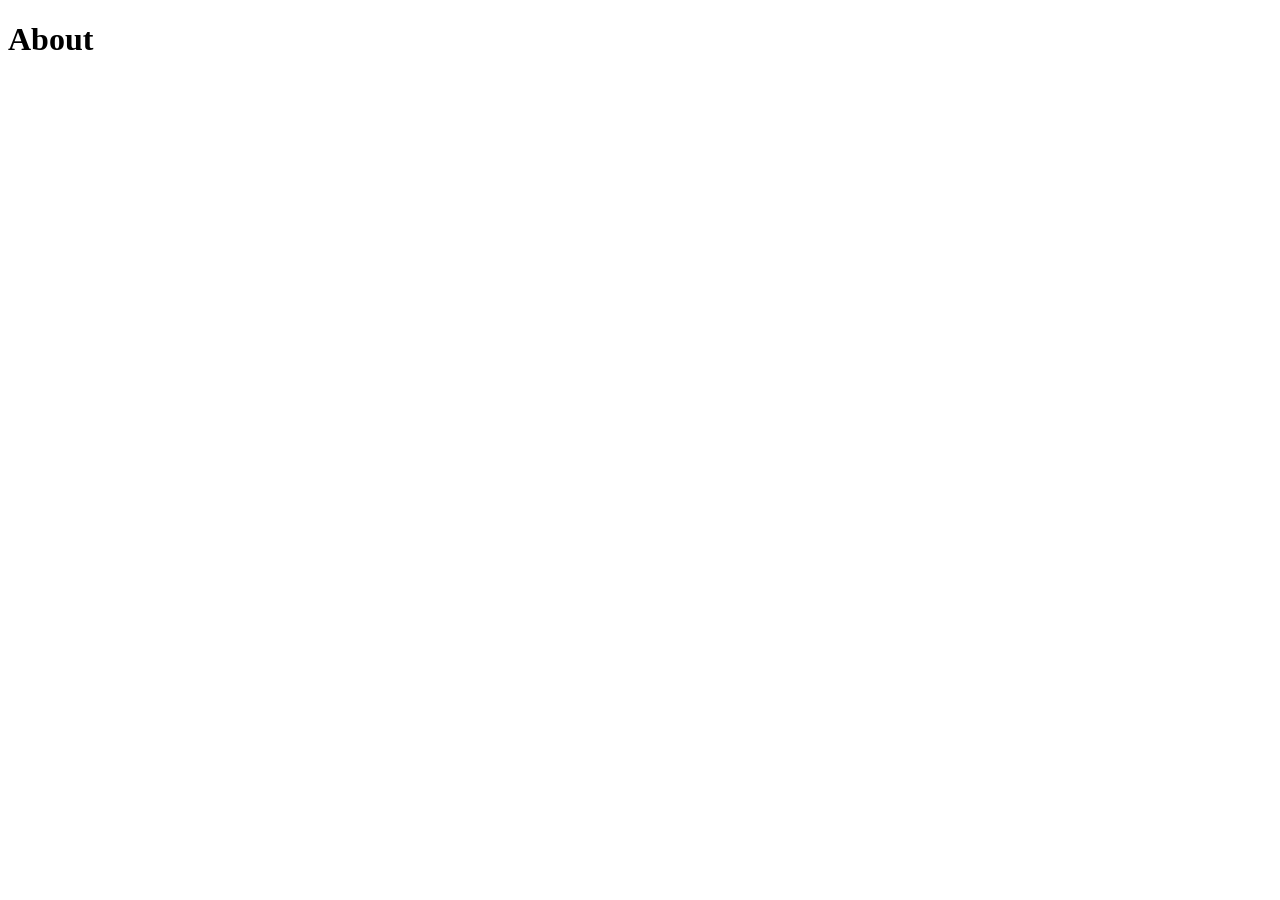
==== about.html @ 711cd92e "Initial Files Added" ====
<!DOCTYPE html>
<html lang="en">

<head>
    <meta charset="UTF-8">
    <meta name="viewport" content="width=device-width, initial-scale=1.0">
    <title>About</title>
</head>

<body>
    <h1>About</h1>
</body>

</html>
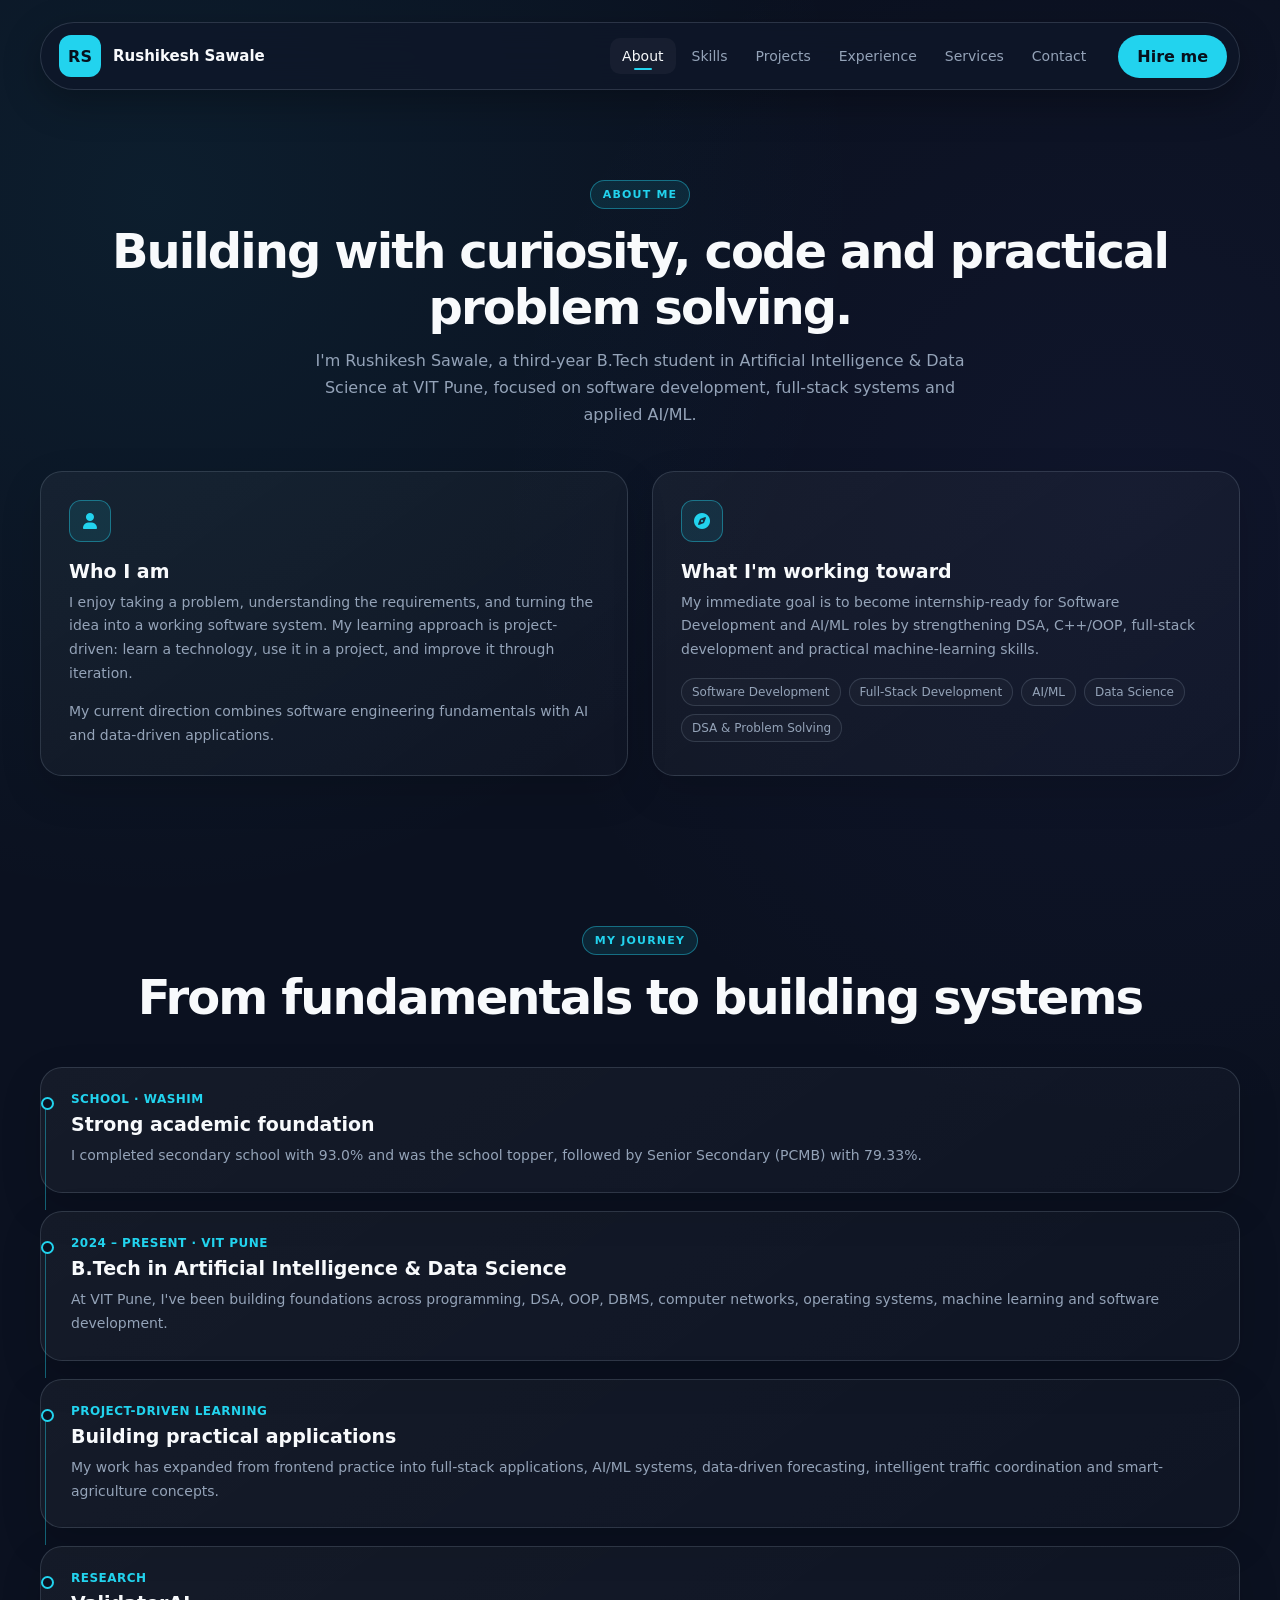
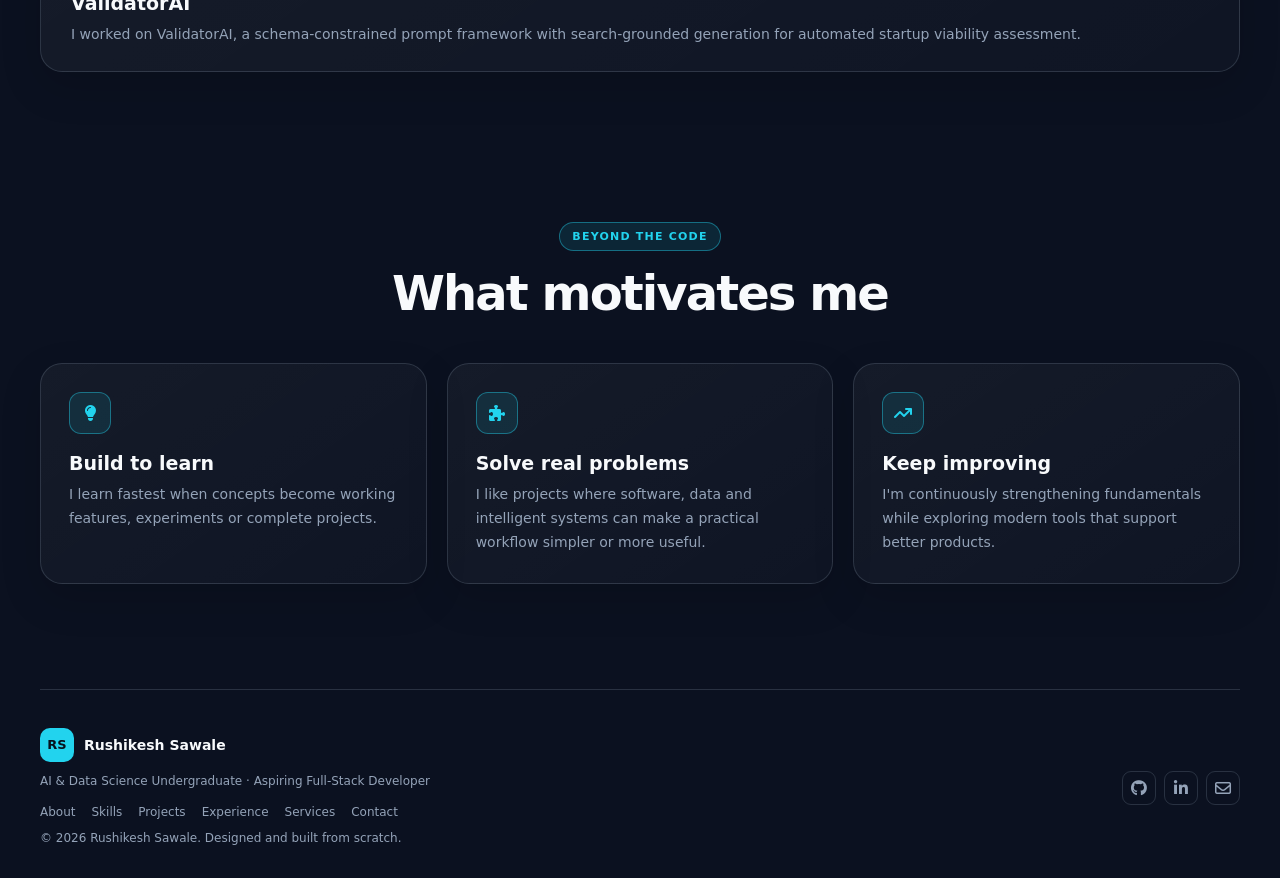
==== commit 43611d28: "Updated Portfolio" ====
--- a/about.html
+++ b/about.html
@@ -1,14 +1,199 @@
-<!DOCTYPE html>
+<!doctype html>
 <html lang="en">
-
-<head>
-    <meta charset="UTF-8">
-    <meta name="viewport" content="width=device-width, initial-scale=1.0">
-    <title>About</title>
-</head>
-
-<body>
-    <h1>About</h1>
-</body>
-
-</html>+  <head>
+    <meta charset="UTF-8" />
+    <meta name="viewport" content="width=device-width,initial-scale=1.0" />
+    <meta
+      name="description"
+      content="Rushikesh Sawale — AI & Data Science undergraduate, aspiring software and full-stack developer."
+    />
+    <title>About | Rushikesh Sawale</title>
+    <link rel="stylesheet" href="css/style1.css" />
+    <link
+      rel="stylesheet"
+      href="https://cdnjs.cloudflare.com/ajax/libs/font-awesome/6.5.2/css/all.min.css"
+    />
+  </head>
+  <body>
+    <nav class="navbar">
+      <div class="brand-group">
+        <a class="brand-logo" href="index.html">RS</a
+        ><a class="brand-name" href="index.html">Rushikesh Sawale</a>
+      </div>
+      <div class="nav-links">
+        <a class="nav-link active" href="about.html">About</a
+        ><a class="nav-link" href="skills.html">Skills</a
+        ><a class="nav-link" href="projects.html">Projects</a
+        ><a class="nav-link" href="experience.html">Experience</a
+        ><a class="nav-link" href="services.html">Services</a
+        ><a class="nav-link" href="contact.html">Contact</a>
+      </div>
+      <a class="nav-button" href="contact.html">Hire me</a
+      ><button class="menu-toggle" aria-label="Open menu" aria-expanded="false">
+        <i class="fa-solid fa-bars"></i>
+      </button>
+    </nav>
+    <main class="page-main">
+      <section class="section">
+        <div class="section-head">
+          <span class="eyebrow">ABOUT ME</span>
+          <h1 class="section-title">
+            Building with curiosity, code and practical problem solving.
+          </h1>
+          <p class="section-description">
+            I'm Rushikesh Sawale, a third-year B.Tech student in Artificial
+            Intelligence & Data Science at VIT Pune, focused on software
+            development, full-stack systems and applied AI/ML.
+          </p>
+        </div>
+        <div class="grid-2">
+          <article class="card">
+            <div class="icon-box"><i class="fa-solid fa-user"></i></div>
+            <h3>Who I am</h3>
+            <p>
+              I enjoy taking a problem, understanding the requirements, and
+              turning the idea into a working software system. My learning
+              approach is project-driven: learn a technology, use it in a
+              project, and improve it through iteration.
+            </p>
+            <p style="margin-top: 14px">
+              My current direction combines software engineering fundamentals
+              with AI and data-driven applications.
+            </p>
+          </article>
+          <article class="card">
+            <div class="icon-box"><i class="fa-solid fa-compass"></i></div>
+            <h3>What I'm working toward</h3>
+            <p>
+              My immediate goal is to become internship-ready for Software
+              Development and AI/ML roles by strengthening DSA, C++/OOP,
+              full-stack development and practical machine-learning skills.
+            </p>
+            <div class="tag-list">
+              <span class="tag">Software Development</span
+              ><span class="tag">Full-Stack Development</span
+              ><span class="tag">AI/ML</span
+              ><span class="tag">Data Science</span
+              ><span class="tag">DSA & Problem Solving</span>
+            </div>
+          </article>
+        </div>
+      </section>
+      <section class="section">
+        <div class="section-head">
+          <span class="eyebrow">MY JOURNEY</span>
+          <h2 class="section-title">From fundamentals to building systems</h2>
+        </div>
+        <div class="timeline">
+          <article class="card timeline-item">
+            <div class="meta">SCHOOL · WASHIM</div>
+            <h3>Strong academic foundation</h3>
+            <p>
+              I completed secondary school with 93.0% and was the school topper,
+              followed by Senior Secondary (PCMB) with 79.33%.
+            </p>
+          </article>
+          <article class="card timeline-item">
+            <div class="meta">2024 – PRESENT · VIT PUNE</div>
+            <h3>B.Tech in Artificial Intelligence & Data Science</h3>
+            <p>
+              At VIT Pune, I've been building foundations across programming,
+              DSA, OOP, DBMS, computer networks, operating systems, machine
+              learning and software development.
+            </p>
+          </article>
+          <article class="card timeline-item">
+            <div class="meta">PROJECT-DRIVEN LEARNING</div>
+            <h3>Building practical applications</h3>
+            <p>
+              My work has expanded from frontend practice into full-stack
+              applications, AI/ML systems, data-driven forecasting, intelligent
+              traffic coordination and smart-agriculture concepts.
+            </p>
+          </article>
+          <article class="card timeline-item">
+            <div class="meta">RESEARCH</div>
+            <h3>ValidatorAI</h3>
+            <p>
+              I worked on ValidatorAI, a schema-constrained prompt framework
+              with search-grounded generation for automated startup viability
+              assessment.
+            </p>
+          </article>
+        </div>
+      </section>
+      <section class="section">
+        <div class="section-head">
+          <span class="eyebrow">BEYOND THE CODE</span>
+          <h2 class="section-title">What motivates me</h2>
+        </div>
+        <div class="grid-3">
+          <article class="card">
+            <div class="icon-box"><i class="fa-solid fa-lightbulb"></i></div>
+            <h3>Build to learn</h3>
+            <p>
+              I learn fastest when concepts become working features, experiments
+              or complete projects.
+            </p>
+          </article>
+          <article class="card">
+            <div class="icon-box"><i class="fa-solid fa-puzzle-piece"></i></div>
+            <h3>Solve real problems</h3>
+            <p>
+              I like projects where software, data and intelligent systems can
+              make a practical workflow simpler or more useful.
+            </p>
+          </article>
+          <article class="card">
+            <div class="icon-box">
+              <i class="fa-solid fa-arrow-trend-up"></i>
+            </div>
+            <h3>Keep improving</h3>
+            <p>
+              I'm continuously strengthening fundamentals while exploring modern
+              tools that support better products.
+            </p>
+          </article>
+        </div>
+      </section>
+    </main>
+    <footer class="footer">
+      <div>
+        <div class="footer-brand">
+          <a class="footer-logo" href="index.html">RS</a
+          ><span class="footer-name">Rushikesh Sawale</span>
+        </div>
+        <p class="footer-description">
+          AI & Data Science Undergraduate · Aspiring Full-Stack Developer
+        </p>
+        <div class="footer-links">
+          <a href="about.html">About</a><a href="skills.html">Skills</a
+          ><a href="projects.html">Projects</a
+          ><a href="experience.html">Experience</a
+          ><a href="services.html">Services</a
+          ><a href="contact.html">Contact</a>
+        </div>
+        <p class="footer-copyright">
+          © <span data-year>2026</span> Rushikesh Sawale. Designed and built
+          from scratch.
+        </p>
+      </div>
+      <div class="footer-nav">
+        <a
+          class="social-icon"
+          href="https://github.com/rushipatilsawale"
+          target="_blank"
+          ><i class="fa-brands fa-github"></i></a
+        ><a
+          class="social-icon"
+          href="https://www.linkedin.com/in/rushikeshsawale"
+          target="_blank"
+          ><i class="fa-brands fa-linkedin-in"></i></a
+        ><a class="social-icon" href="mailto:rushikesh.sawale24@vit.edu"
+          ><i class="fa-regular fa-envelope"></i
+        ></a>
+      </div>
+    </footer>
+    <script src="js/script.js"></script>
+  </body>
+</html>
--- a/css/style1.css
+++ b/css/style1.css
@@ -0,0 +1,869 @@
+:root {
+  --bg: #0b1120;
+  --surface: rgba(255, 255, 255, 0.045);
+  --surface2: rgba(255, 255, 255, 0.065);
+  --text: #f8fafc;
+  --muted: #94a3b8;
+  --accent: #22d3ee;
+  --accent2: #67e8f9;
+  --soft: rgba(34, 211, 238, 0.11);
+  --border: rgba(148, 163, 184, 0.22);
+  --border2: rgba(34, 211, 238, 0.42);
+  --r: 22px;
+  --pill: 999px;
+  --max: 1200px;
+  --tr: 0.28s ease;
+}
+* {
+  margin: 0;
+  padding: 0;
+  box-sizing: border-box;
+}
+html {
+  scroll-behavior: smooth;
+}
+body {
+  min-height: 100vh;
+  overflow-x: hidden;
+  color: var(--text);
+  background:
+    radial-gradient(
+      circle at 12% 8%,
+      rgba(34, 211, 238, 0.065),
+      transparent 28%
+    ),
+    radial-gradient(
+      circle at 88% 20%,
+      rgba(99, 102, 241, 0.055),
+      transparent 28%
+    ),
+    var(--bg);
+  font-family:
+    Inter,
+    system-ui,
+    -apple-system,
+    BlinkMacSystemFont,
+    "Segoe UI",
+    sans-serif;
+}
+a {
+  color: inherit;
+}
+img {
+  display: block;
+  max-width: 100%;
+}
+button,
+input,
+textarea {
+  font: inherit;
+}
+.navbar {
+  position: fixed;
+  z-index: 1000;
+  top: 22px;
+  left: 50%;
+  transform: translateX(-50%);
+  width: min(var(--max), calc(100% - 40px));
+  min-height: 68px;
+  padding: 0 12px 0 18px;
+  display: flex;
+  align-items: center;
+  gap: 20px;
+  justify-content: space-between;
+  background: rgba(15, 23, 42, 0.76);
+  border: 1px solid var(--border);
+  border-radius: var(--pill);
+  backdrop-filter: blur(18px);
+  box-shadow: 0 12px 38px rgba(0, 0, 0, 0.28);
+}
+.brand-group {
+  display: flex;
+  align-items: center;
+  gap: 12px;
+  flex-shrink: 0;
+}
+.brand-logo,
+.footer-logo {
+  width: 42px;
+  height: 42px;
+  display: grid;
+  place-items: center;
+  background: var(--accent);
+  color: #07111d !important;
+  border-radius: 12px;
+  font-weight: 850;
+  text-decoration: none;
+}
+.brand-name {
+  font-size: 15px;
+  font-weight: 650;
+  text-decoration: none;
+  white-space: nowrap;
+}
+.nav-links {
+  display: flex;
+  align-items: center;
+  gap: 4px;
+  margin-left: auto;
+}
+.nav-link {
+  position: relative;
+  padding: 10px 12px;
+  color: var(--muted);
+  text-decoration: none;
+  font-size: 14px;
+  border-radius: 10px;
+  transition: var(--tr);
+}
+.nav-link:hover,
+.nav-link.active {
+  color: var(--text);
+  background: rgba(255, 255, 255, 0.04);
+}
+.nav-link.active:after,
+.nav-link:hover:after {
+  content: "";
+  position: absolute;
+  left: 50%;
+  bottom: 4px;
+  width: 18px;
+  height: 2px;
+  transform: translateX(-50%);
+  background: var(--accent);
+  border-radius: 10px;
+}
+.nav-button,
+.btn-primary {
+  display: inline-flex;
+  align-items: center;
+  justify-content: center;
+  gap: 9px;
+  padding: 11px 18px;
+  background: var(--accent);
+  color: #07111d !important;
+  border: 1px solid transparent;
+  border-radius: var(--pill);
+  font-weight: 750;
+  text-decoration: none;
+  transition: var(--tr);
+  cursor: pointer;
+}
+.nav-button:hover,
+.btn-primary:hover {
+  transform: translateY(-2px);
+  background: var(--accent2);
+  box-shadow: 0 10px 28px rgba(34, 211, 238, 0.18);
+}
+.menu-toggle {
+  display: none;
+  background: none;
+  color: var(--text);
+  border: 0;
+  font-size: 20px;
+}
+.page-main {
+  padding-top: 135px;
+}
+.hero {
+  width: min(var(--max), calc(100% - 40px));
+  min-height: 680px;
+  margin: auto;
+  padding-top: 145px;
+  display: grid;
+  grid-template-columns: 1.15fr 0.85fr;
+  align-items: center;
+  gap: 70px;
+}
+.hero-status,
+.eyebrow {
+  width: max-content;
+  display: inline-flex;
+  align-items: center;
+  gap: 8px;
+  padding: 7px 12px;
+  color: var(--accent);
+  background: var(--soft);
+  border: 1px solid var(--border2);
+  border-radius: var(--pill);
+  font-size: 11px;
+  font-weight: 750;
+  letter-spacing: 0.11em;
+}
+.hero-status {
+  color: var(--muted);
+  letter-spacing: 0;
+  font-size: 13px;
+  margin-bottom: 24px;
+}
+.status-dot {
+  color: var(--accent);
+  font-size: 18px;
+}
+.hero-title {
+  font-size: clamp(2.6rem, 5vw, 4.5rem);
+  font-weight: 800;
+  line-height: 1.04;
+  letter-spacing: -0.05em;
+}
+.hero-subtitle {
+  font-size: clamp(2rem, 4vw, 3.5rem);
+  font-weight: 750;
+  line-height: 1.08;
+  letter-spacing: -0.045em;
+  margin-top: 8px;
+}
+.hero-tagline {
+  margin: 12px 0 20px;
+  font-size: clamp(1.05rem, 2vw, 1.4rem);
+  font-weight: 650;
+  background: linear-gradient(90deg, var(--accent), #818cf8);
+  -webkit-background-clip: text;
+  background-clip: text;
+  -webkit-text-fill-color: transparent;
+}
+.hero-role {
+  min-height: 26px;
+  margin-bottom: 18px;
+  color: var(--accent);
+  font-weight: 650;
+}
+.typing-cursor {
+  animation: blink 0.8s infinite;
+}
+.hero-description {
+  max-width: 700px;
+  color: var(--muted);
+  font-size: 16px;
+  line-height: 1.8;
+  margin-bottom: 28px;
+}
+.cta-row {
+  display: flex;
+  flex-wrap: wrap;
+  gap: 10px;
+}
+.btn-secondary {
+  display: inline-flex;
+  align-items: center;
+  justify-content: center;
+  gap: 9px;
+  padding: 11px 18px;
+  color: var(--text);
+  background: var(--surface);
+  border: 1px solid var(--border);
+  border-radius: 12px;
+  text-decoration: none;
+  font-weight: 650;
+  transition: var(--tr);
+}
+.btn-secondary:hover {
+  transform: translateY(-2px);
+  border-color: var(--border2);
+  background: var(--surface2);
+}
+.hero-visual {
+  position: relative;
+  min-height: 470px;
+  display: grid;
+  place-items: center;
+}
+.profile-image {
+  width: 330px;
+  height: 330px;
+  border: 1px solid var(--border2);
+  border-radius: 32px;
+  overflow: hidden;
+  background: linear-gradient(
+    145deg,
+    rgba(34, 211, 238, 0.08),
+    rgba(99, 102, 241, 0.05)
+  );
+  box-shadow:
+    0 25px 70px rgba(0, 0, 0, 0.35),
+    0 0 60px rgba(34, 211, 238, 0.06);
+}
+.profile-image img {
+  width: 100%;
+  height: 100%;
+  object-fit: cover;
+}
+.profile-fallback {
+  width: 100%;
+  height: 100%;
+  display: grid;
+  place-items: center;
+  color: var(--accent);
+  font-size: 70px;
+  font-weight: 850;
+}
+.experience-badge {
+  position: absolute;
+  right: 4%;
+  bottom: 13%;
+  padding: 14px 18px;
+  min-width: 118px;
+  text-align: center;
+  background: rgba(15, 23, 42, 0.86);
+  border: 1px solid var(--border2);
+  border-radius: 16px;
+  box-shadow: 0 15px 35px rgba(0, 0, 0, 0.3);
+  font-size: 18px;
+  font-weight: 800;
+}
+.experience-badge small {
+  display: block;
+  color: var(--muted);
+  font-size: 11px;
+  font-weight: 500;
+  margin-top: 3px;
+}
+.profile-meta {
+  position: absolute;
+  left: 2%;
+  bottom: 4%;
+  display: flex;
+  align-items: center;
+  gap: 8px;
+  padding: 9px 12px;
+  color: var(--muted);
+  background: rgba(15, 23, 42, 0.86);
+  border: 1px solid var(--border);
+  border-radius: 14px;
+  font-size: 13px;
+}
+.profile-meta .location-icon {
+  color: var(--accent);
+}
+.social-icon {
+  width: 34px;
+  height: 34px;
+  display: grid;
+  place-items: center;
+  border: 1px solid var(--border);
+  border-radius: 9px;
+  color: var(--muted);
+  text-decoration: none;
+  transition: var(--tr);
+}
+.social-icon:first-of-type {
+  margin-left: 8px;
+}
+.social-icon:hover {
+  color: var(--accent);
+  background: var(--soft);
+  border-color: var(--border2);
+  transform: translateY(-2px);
+}
+.stats {
+  width: min(var(--max), calc(100% - 40px));
+  margin: 10px auto 105px;
+  display: grid;
+  grid-template-columns: repeat(4, 1fr);
+  gap: 18px;
+}
+.stat-card,
+.card {
+  background: linear-gradient(
+    145deg,
+    rgba(255, 255, 255, 0.045),
+    rgba(255, 255, 255, 0.018)
+  );
+  border: 1px solid var(--border);
+  border-radius: var(--r);
+  box-shadow: 0 15px 40px rgba(0, 0, 0, 0.15);
+}
+.stat-card {
+  padding: 24px;
+  min-height: 120px;
+  transition: var(--tr);
+}
+.stat-card:hover,
+.card:hover {
+  transform: translateY(-4px);
+  border-color: var(--border2);
+  box-shadow: 0 20px 50px rgba(0, 0, 0, 0.22);
+}
+.stat-value {
+  font-size: 30px;
+  font-weight: 800;
+}
+.stat-label {
+  color: var(--muted);
+  font-size: 13px;
+  margin-top: 7px;
+}
+.section {
+  width: min(var(--max), calc(100% - 40px));
+  margin: auto;
+  padding: 45px 0 105px;
+}
+.section-head {
+  text-align: center;
+  margin-bottom: 42px;
+}
+.section-title {
+  font-size: clamp(2rem, 4vw, 3rem);
+  font-weight: 800;
+  letter-spacing: -0.04em;
+  margin-top: 14px;
+}
+.section-description {
+  max-width: 680px;
+  margin: 12px auto 0;
+  color: var(--muted);
+  line-height: 1.7;
+}
+.grid-2 {
+  display: grid;
+  grid-template-columns: repeat(2, 1fr);
+  gap: 24px;
+}
+.grid-3 {
+  display: grid;
+  grid-template-columns: repeat(3, 1fr);
+  gap: 20px;
+}
+.card {
+  padding: 28px;
+  transition: var(--tr);
+}
+.card h3 {
+  font-size: 19px;
+  margin-bottom: 9px;
+}
+.card p {
+  color: var(--muted);
+  line-height: 1.7;
+  font-size: 14px;
+}
+.icon-box {
+  width: 42px;
+  height: 42px;
+  display: grid;
+  place-items: center;
+  margin-bottom: 18px;
+  color: var(--accent);
+  background: var(--soft);
+  border: 1px solid var(--border2);
+  border-radius: 12px;
+}
+.timeline {
+  display: grid;
+  gap: 18px;
+}
+.timeline-item {
+  position: relative;
+  padding: 24px 24px 24px 30px;
+}
+.timeline-item:before {
+  content: "";
+  position: absolute;
+  left: 0;
+  top: 29px;
+  width: 9px;
+  height: 9px;
+  border: 2px solid var(--accent);
+  border-radius: 50%;
+  background: var(--bg);
+}
+.timeline-item:after {
+  content: "";
+  position: absolute;
+  left: 4px;
+  top: 40px;
+  bottom: -18px;
+  width: 1px;
+  background: var(--border2);
+}
+.timeline-item:last-child:after {
+  display: none;
+}
+.meta {
+  color: var(--accent);
+  font-size: 12px;
+  font-weight: 750;
+  letter-spacing: 0.04em;
+  margin-bottom: 7px;
+}
+.subtle {
+  color: var(--muted);
+  font-size: 13px;
+  line-height: 1.65;
+}
+.tag-list {
+  display: flex;
+  flex-wrap: wrap;
+  gap: 8px;
+  margin-top: 16px;
+}
+.tag {
+  padding: 6px 10px;
+  border: 1px solid var(--border);
+  border-radius: var(--pill);
+  color: var(--muted);
+  font-size: 12px;
+  background: rgba(255, 255, 255, 0.025);
+}
+.skill-category {
+  padding: 25px;
+}
+.skill-category h3 {
+  display: flex;
+  align-items: center;
+  gap: 10px;
+  margin-bottom: 18px;
+}
+.skill-category h3 i {
+  color: var(--accent);
+}
+.filter-bar {
+  display: flex;
+  flex-wrap: wrap;
+  justify-content: center;
+  gap: 8px;
+  margin-bottom: 28px;
+}
+.filter-btn {
+  padding: 9px 14px;
+  color: var(--muted);
+  background: var(--surface);
+  border: 1px solid var(--border);
+  border-radius: var(--pill);
+  cursor: pointer;
+  transition: var(--tr);
+}
+.filter-btn:hover,
+.filter-btn.active {
+  color: var(--accent);
+  background: var(--soft);
+  border-color: var(--border2);
+}
+.project-card {
+  overflow: hidden;
+  padding: 0;
+}
+.project-media {
+  min-height: 190px;
+  display: flex;
+  align-items: flex-end;
+  padding: 20px;
+  background:
+    radial-gradient(
+      circle at 20% 20%,
+      rgba(34, 211, 238, 0.2),
+      transparent 32%
+    ),
+    linear-gradient(135deg, #101b30, #0d1525);
+  border-bottom: 1px solid var(--border);
+}
+.project-media span {
+  font-size: 12px;
+  font-weight: 750;
+  letter-spacing: 0.12em;
+  color: var(--accent);
+}
+.project-body {
+  padding: 24px;
+}
+.project-body h3 {
+  font-size: 20px;
+  margin-bottom: 9px;
+}
+.project-body p {
+  margin: 0;
+}
+.project-actions {
+  display: flex;
+  flex-wrap: wrap;
+  gap: 9px;
+  margin-top: 20px;
+}
+.project-actions a {
+  font-size: 12px;
+  padding: 9px 12px;
+}
+.empty-state {
+  padding: 30px;
+  text-align: center;
+  color: var(--muted);
+  border: 1px dashed var(--border);
+  border-radius: var(--r);
+}
+.contact-grid {
+  display: grid;
+  grid-template-columns: 0.8fr 1.2fr;
+  gap: 24px;
+}
+.contact-list {
+  display: grid;
+  gap: 12px;
+  margin-top: 20px;
+}
+.contact-item {
+  display: flex;
+  align-items: flex-start;
+  gap: 12px;
+  padding: 15px;
+  border: 1px solid var(--border);
+  border-radius: 14px;
+  background: rgba(255, 255, 255, 0.025);
+  text-decoration: none;
+  transition: var(--tr);
+}
+.contact-item:hover {
+  border-color: var(--border2);
+  background: var(--soft);
+}
+.contact-item i {
+  color: var(--accent);
+  width: 20px;
+  text-align: center;
+  margin-top: 2px;
+}
+.contact-item span {
+  color: var(--muted);
+  font-size: 13px;
+}
+.form-grid {
+  display: grid;
+  grid-template-columns: repeat(2, 1fr);
+  gap: 15px;
+}
+.field {
+  display: grid;
+  gap: 7px;
+}
+.field.full {
+  grid-column: 1/-1;
+}
+.field label {
+  font-size: 12px;
+  color: #cbd5e1;
+  font-weight: 650;
+}
+.field input,
+.field textarea {
+  width: 100%;
+  padding: 12px 13px;
+  color: var(--text);
+  background: rgba(2, 6, 23, 0.45);
+  border: 1px solid var(--border);
+  border-radius: 12px;
+  outline: none;
+  transition: var(--tr);
+}
+.field textarea {
+  min-height: 150px;
+  resize: vertical;
+}
+.field input:focus,
+.field textarea:focus {
+  border-color: var(--border2);
+  box-shadow: 0 0 0 3px var(--soft);
+}
+.form-note,
+.notice {
+  color: var(--muted);
+  font-size: 12px;
+  line-height: 1.65;
+}
+.form-note {
+  margin-top: 12px;
+  color: var(--muted-2);
+}
+.notice {
+  padding: 16px;
+  border: 1px dashed var(--border2);
+  border-radius: 14px;
+  background: var(--soft);
+}
+.research-highlight {
+  border-left: 2px solid var(--accent);
+  padding-left: 18px;
+  margin-top: 22px;
+}
+.footer {
+  width: min(var(--max), calc(100% - 40px));
+  margin: auto;
+  padding: 38px 0 30px;
+  border-top: 1px solid var(--border);
+  display: flex;
+  justify-content: space-between;
+  gap: 30px;
+}
+.footer-brand {
+  display: flex;
+  align-items: center;
+  gap: 10px;
+}
+.footer-logo {
+  width: 34px;
+  height: 34px;
+  border-radius: 10px;
+  font-size: 13px;
+}
+.footer-name {
+  font-weight: 700;
+  font-size: 14px;
+}
+.footer-description,
+.footer-copyright {
+  color: var(--muted);
+  font-size: 12px;
+  line-height: 1.6;
+  margin-top: 10px;
+}
+.footer-links {
+  display: flex;
+  flex-wrap: wrap;
+  gap: 16px;
+  margin-top: 14px;
+}
+.footer-links a {
+  color: var(--muted);
+  font-size: 12px;
+  text-decoration: none;
+}
+.footer-links a:hover {
+  color: var(--accent);
+}
+.footer-nav {
+  display: flex;
+  gap: 8px;
+  align-items: center;
+}
+@keyframes blink {
+  0%,
+  45% {
+    opacity: 1;
+  }
+  46%,
+  100% {
+    opacity: 0;
+  }
+}
+@media (max-width: 1000px) {
+  .nav-links {
+    display: none;
+  }
+  .menu-toggle {
+    display: block;
+  }
+  .navbar.mobile-open .nav-links {
+    position: absolute;
+    left: 0;
+    right: 0;
+    top: 76px;
+    display: grid;
+    gap: 4px;
+    padding: 10px;
+    background: rgba(15, 23, 42, 0.96);
+    border: 1px solid var(--border);
+    border-radius: 18px;
+  }
+  .hero {
+    grid-template-columns: 1fr;
+    gap: 45px;
+    text-align: center;
+  }
+  .hero-status,
+  .cta-row {
+    margin-left: auto;
+    margin-right: auto;
+  }
+  .hero-description {
+    margin-left: auto;
+    margin-right: auto;
+  }
+  .hero-visual {
+    min-height: 390px;
+  }
+  .stats {
+    grid-template-columns: repeat(2, 1fr);
+  }
+  .grid-3 {
+    grid-template-columns: repeat(2, 1fr);
+  }
+  .contact-grid {
+    grid-template-columns: 1fr;
+  }
+}
+@media (max-width: 700px) {
+  .navbar,
+  .hero,
+  .stats,
+  .section,
+  .footer {
+    width: calc(100% - 24px);
+  }
+  .navbar {
+    top: 10px;
+    min-height: 60px;
+    padding: 0 10px;
+  }
+  .brand-logo {
+    width: 36px;
+    height: 36px;
+    border-radius: 10px;
+    font-size: 14px;
+  }
+  .brand-name {
+    font-size: 13px;
+  }
+  .nav-button {
+    padding: 9px 13px;
+    font-size: 12px;
+  }
+  .page-main {
+    padding-top: 105px;
+  }
+  .hero {
+    padding-top: 35px;
+    min-height: auto;
+  }
+  .hero-title {
+    font-size: clamp(2.2rem, 11vw, 3.3rem);
+  }
+  .hero-subtitle {
+    font-size: clamp(1.8rem, 9vw, 2.7rem);
+  }
+  .hero-description {
+    font-size: 14px;
+  }
+  .profile-image {
+    width: 280px;
+    height: 280px;
+  }
+  .profile-meta {
+    left: 0;
+    bottom: 0;
+  }
+  .experience-badge {
+    right: 0;
+    bottom: 11%;
+  }
+  .stats {
+    grid-template-columns: 1fr;
+    margin-bottom: 70px;
+  }
+  .grid-2,
+  .grid-3 {
+    grid-template-columns: 1fr;
+  }
+  .section {
+    padding: 35px 0 75px;
+  }
+  .form-grid {
+    grid-template-columns: 1fr;
+  }
+  .field.full {
+    grid-column: auto;
+  }
+  .footer {
+    flex-direction: column;
+  }
+  .footer-nav {
+    justify-content: flex-start;
+  }
+}
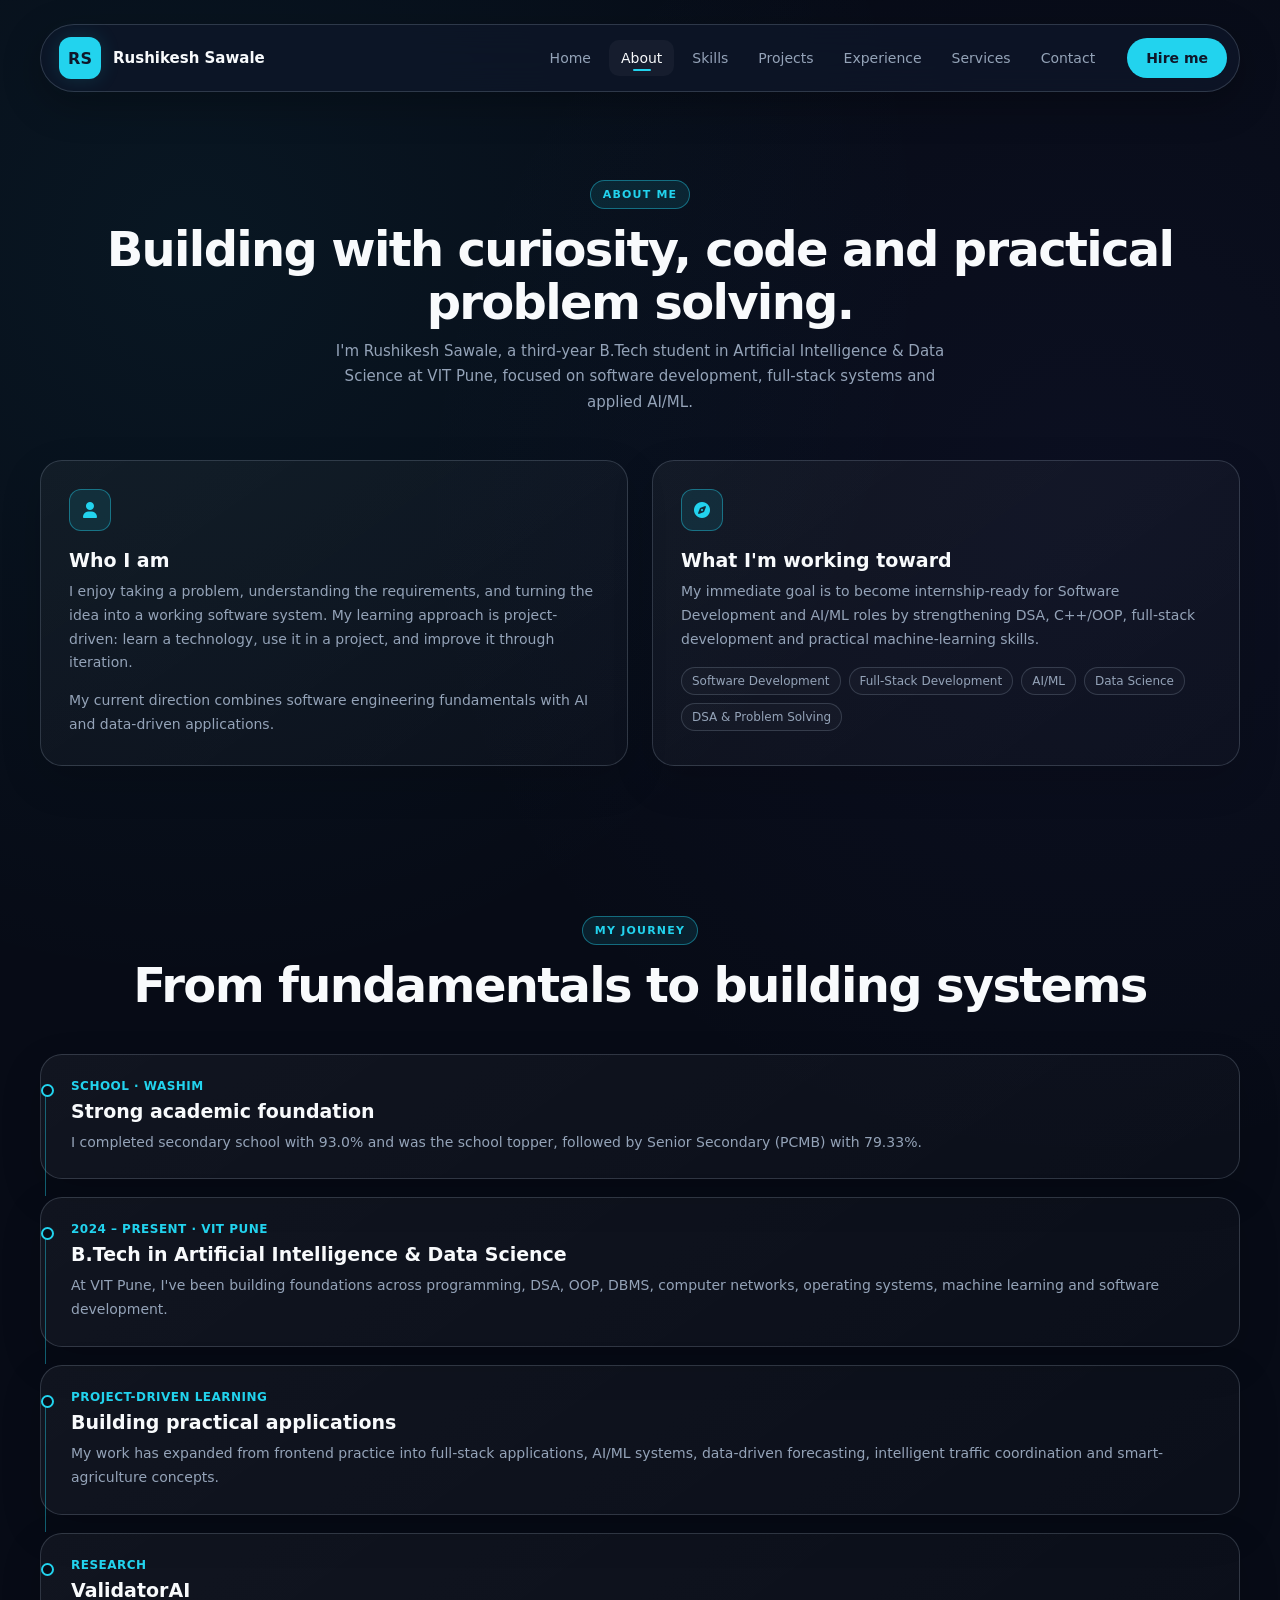
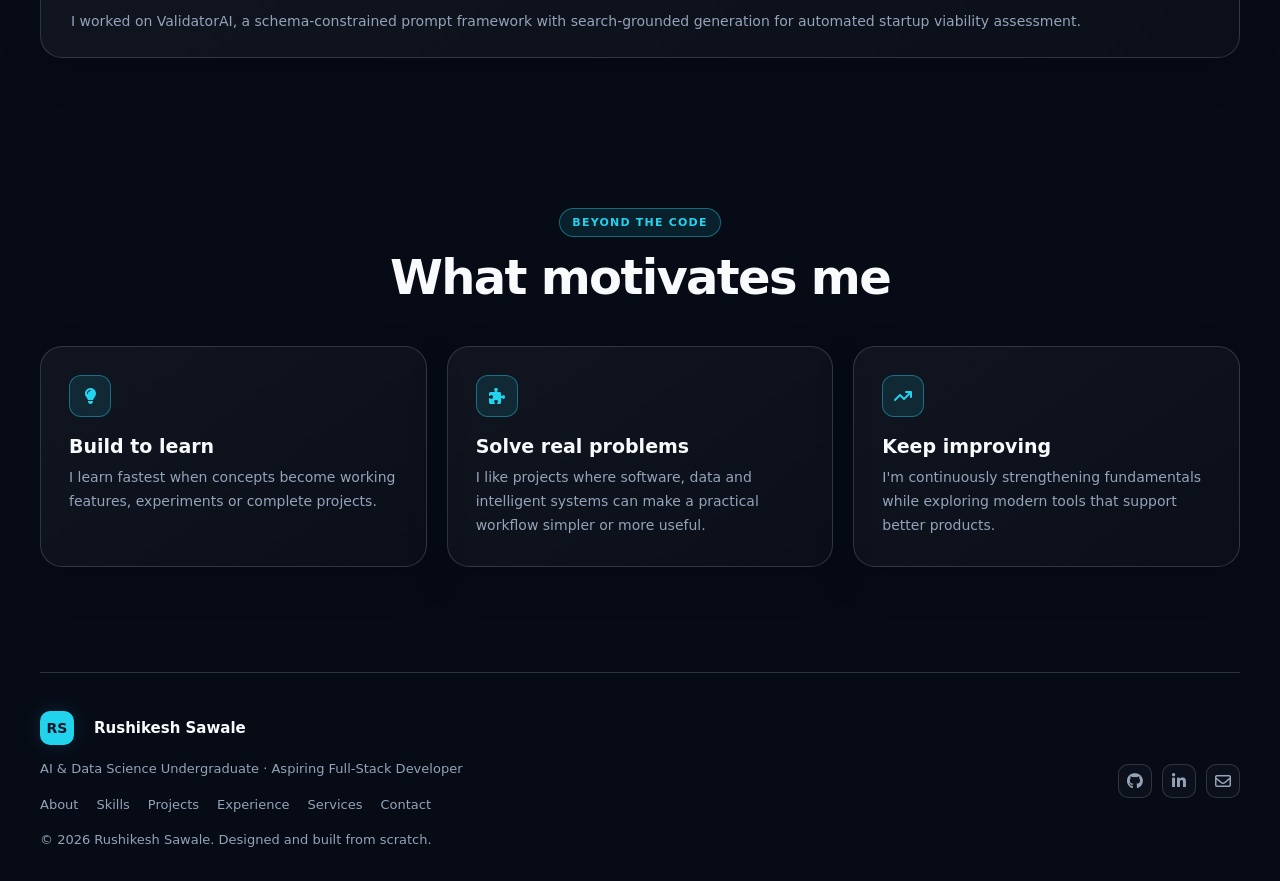
==== commit 91ff135d: "Added Useful Information" ====
--- a/about.html
+++ b/about.html
@@ -8,7 +8,7 @@
       content="Rushikesh Sawale — AI & Data Science undergraduate, aspiring software and full-stack developer."
     />
     <title>About | Rushikesh Sawale</title>
-    <link rel="stylesheet" href="css/style1.css" />
+    <link rel="stylesheet" href="css/style.css" />
     <link
       rel="stylesheet"
       href="https://cdnjs.cloudflare.com/ajax/libs/font-awesome/6.5.2/css/all.min.css"
@@ -20,14 +20,17 @@
         <a class="brand-logo" href="index.html">RS</a
         ><a class="brand-name" href="index.html">Rushikesh Sawale</a>
       </div>
+
       <div class="nav-links">
-        <a class="nav-link active" href="about.html">About</a
+        <a class="nav-link" href="index.html">Home</a
+        ><a class="nav-link active" href="about.html">About</a
         ><a class="nav-link" href="skills.html">Skills</a
         ><a class="nav-link" href="projects.html">Projects</a
         ><a class="nav-link" href="experience.html">Experience</a
         ><a class="nav-link" href="services.html">Services</a
         ><a class="nav-link" href="contact.html">Contact</a>
       </div>
+
       <a class="nav-button" href="contact.html">Hire me</a
       ><button class="menu-toggle" aria-label="Open menu" aria-expanded="false">
         <i class="fa-solid fa-bars"></i>
--- a/css/style.css
+++ b/css/style.css
@@ -0,0 +1,3135 @@
+/* =========================================================
+   RUSHIKESH SAWALE — PORTFOLIO
+   Modern Dark Technical Portfolio
+   ========================================================= */
+
+/* =========================================================
+   DESIGN SYSTEM + GLOBAL
+   ========================================================= */
+
+:root {
+  --bg: oklch(15% 0.026 268);
+  --surface: rgba(255, 255, 255, 0.035);
+  --surface-hover: rgba(255, 255, 255, 0.06);
+
+  --text-primary: #f8fafc;
+  --text-secondary: #94a3b8;
+  --text-muted: #64748b;
+
+  --text: #f8fafc;
+  --muted: #94a3b8;
+
+  --accent: #22d3ee;
+  --accent-light: #67e8f9;
+  --accent2: #67e8f9;
+
+  --accent-soft: rgba(34, 211, 238, 0.12);
+  --accent-border: rgba(34, 211, 238, 0.35);
+
+  --soft: rgba(34, 211, 238, 0.11);
+  --border: rgba(148, 163, 184, 0.25);
+  --border2: rgba(34, 211, 238, 0.42);
+  --border-hover: rgba(34, 211, 238, 0.55);
+
+  --radius-sm: 10px;
+  --radius-md: 18px;
+  --radius-lg: 26px;
+  --radius-pill: 999px;
+
+  --r: 22px;
+  --pill: 999px;
+
+  --container: 1200px;
+  --max: 1200px;
+
+  --transition: 0.3s ease;
+  --tr: 0.28s ease;
+}
+
+* {
+  margin: 0;
+  padding: 0;
+  box-sizing: border-box;
+}
+
+html {
+  scroll-behavior: smooth;
+}
+
+body {
+  min-height: 100vh;
+  margin: 0;
+  overflow-x: hidden;
+
+  background:
+    radial-gradient(
+      circle at 15% 10%,
+      rgba(34, 211, 238, 0.06),
+      transparent 30%
+    ),
+    radial-gradient(
+      circle at 85% 20%,
+      rgba(99, 102, 241, 0.05),
+      transparent 30%
+    ),
+    var(--bg);
+
+  color: var(--text-primary);
+
+  font-family:
+    Inter,
+    system-ui,
+    -apple-system,
+    BlinkMacSystemFont,
+    "Segoe UI",
+    sans-serif;
+}
+
+a {
+  color: inherit;
+}
+
+img {
+  max-width: 100%;
+  display: block;
+}
+
+button,
+input,
+textarea {
+  font: inherit;
+}
+
+/* =========================================================
+   COMMON SECTION HEADER
+   ========================================================= */
+
+.section-label {
+  width: fit-content;
+  display: inline-flex;
+  align-items: center;
+  justify-content: center;
+  margin: 0 auto 18px;
+  padding: 7px 12px;
+
+  color: var(--accent);
+  background: var(--accent-soft);
+  border: 1px solid var(--accent-border);
+  border-radius: var(--radius-pill);
+
+  font-size: 11px;
+  font-weight: 700;
+  letter-spacing: 0.12em;
+}
+
+.section-title {
+  margin: 0 auto 10px;
+  color: var(--text-primary);
+
+  font-size: clamp(2rem, 4vw, 3rem);
+  font-weight: 750;
+  line-height: 1.1;
+  letter-spacing: -0.035em;
+
+  text-align: center;
+}
+
+.section-description {
+  max-width: 650px;
+  margin: 0 auto 45px;
+
+  color: var(--text-secondary);
+
+  font-size: 15px;
+  line-height: 1.7;
+  text-align: center;
+}
+
+/* =========================================================
+   SHARED NAVBAR
+   Used by ALL pages
+   ========================================================= */
+
+.navbar {
+  position: fixed;
+  z-index: 1000;
+
+  top: 24px;
+  left: 50%;
+  transform: translateX(-50%);
+
+  width: min(var(--container), calc(100% - 40px));
+  min-height: 68px;
+
+  padding: 0 12px 0 18px;
+
+  display: flex;
+  align-items: center;
+  justify-content: space-between;
+  gap: 20px;
+
+  background: rgba(15, 23, 42, 0.76);
+
+  border: 1px solid var(--border);
+  border-radius: var(--radius-pill);
+
+  backdrop-filter: blur(18px);
+  -webkit-backdrop-filter: blur(18px);
+
+  box-shadow: 0 12px 38px rgba(0, 0, 0, 0.28);
+
+  transition:
+    border-color var(--transition),
+    box-shadow var(--transition),
+    background var(--transition);
+}
+
+.navbar:hover {
+  border-color: var(--border-hover);
+
+  box-shadow:
+    0 12px 40px rgba(0, 0, 0, 0.3),
+    0 0 25px rgba(34, 211, 238, 0.05);
+}
+
+/* =========================================================
+   BRAND
+   ========================================================= */
+
+.brand-group {
+  display: flex;
+  align-items: center;
+  gap: 12px;
+  flex-shrink: 0;
+}
+
+.brand-logo,
+.footer-logo {
+  width: 42px;
+  height: 42px;
+
+  display: flex;
+  align-items: center;
+  justify-content: center;
+
+  background: var(--accent);
+  color: #0f172a !important;
+
+  border-radius: 12px;
+
+  font-size: 16px;
+  font-weight: 800;
+
+  text-decoration: none;
+
+  box-shadow: 0 0 20px rgba(34, 211, 238, 0.15);
+
+  transition:
+    transform var(--transition),
+    box-shadow var(--transition);
+}
+
+.brand-logo:hover {
+  transform: rotate(-4deg) scale(1.05);
+
+  box-shadow: 0 0 25px rgba(34, 211, 238, 0.25);
+}
+
+.brand-name {
+  color: var(--text-primary) !important;
+
+  font-size: 15px;
+  font-weight: 600;
+
+  white-space: nowrap;
+  text-decoration: none;
+}
+
+/* =========================================================
+   SHARED NAV LINKS
+   ========================================================= */
+
+.nav-links {
+  display: flex;
+  align-items: center;
+  justify-content: center;
+
+  gap: 6px;
+  margin-left: auto;
+}
+
+.nav-link {
+  position: relative;
+
+  padding: 10px 12px;
+
+  color: var(--text-secondary);
+
+  text-decoration: none;
+
+  font-size: 14px;
+  font-weight: 500;
+
+  border-radius: 10px;
+
+  transition:
+    color var(--transition),
+    background var(--transition);
+}
+
+.nav-link:hover,
+.nav-link.active {
+  color: var(--text-primary);
+  background: rgba(255, 255, 255, 0.04);
+}
+
+/* IMPORTANT:
+   Only the CURRENT PAGE gets the underline.
+   Hovering another page does NOT create an underline.
+*/
+
+.nav-link.active::after {
+  content: "";
+
+  position: absolute;
+
+  left: 50%;
+  bottom: 5px;
+
+  width: 18px;
+  height: 2px;
+
+  transform: translateX(-50%);
+
+  background: var(--accent);
+
+  border-radius: 10px;
+}
+
+/* =========================================================
+   HIRE ME / PRIMARY BUTTON
+   ========================================================= */
+
+.nav-button,
+.btn-primary {
+  display: inline-flex;
+  align-items: center;
+  justify-content: center;
+
+  gap: 9px;
+
+  padding: 11px 18px;
+
+  background: var(--accent);
+  color: #0f172a !important;
+
+  border: 1px solid transparent;
+  border-radius: var(--radius-pill);
+
+  font-size: 14px;
+  font-weight: 750;
+
+  text-decoration: none;
+
+  transition:
+    transform var(--transition),
+    box-shadow var(--transition),
+    background var(--transition);
+
+  cursor: pointer;
+}
+
+.nav-button:hover,
+.btn-primary:hover {
+  transform: translateY(-2px);
+
+  background: var(--accent-light);
+
+  box-shadow: 0 10px 28px rgba(34, 211, 238, 0.18);
+}
+
+/* =========================================================
+   MOBILE MENU BUTTON
+   ========================================================= */
+
+.menu-toggle {
+  display: none;
+
+  background: none;
+  color: var(--text-primary);
+
+  border: 0;
+
+  font-size: 20px;
+
+  cursor: pointer;
+}
+
+/* =========================================================
+   HERO SECTION
+   ========================================================= */
+
+.hero {
+  width: min(var(--container), calc(100% - 40px));
+
+  min-height: 680px;
+
+  margin: 0 auto;
+
+  padding-top: 150px;
+
+  display: grid;
+
+  grid-template-columns: 1.15fr 0.85fr;
+
+  align-items: center;
+
+  gap: 70px;
+}
+
+.hero-content {
+  max-width: 720px;
+}
+
+.hero-status {
+  width: fit-content;
+
+  display: inline-flex;
+  align-items: center;
+
+  gap: 8px;
+
+  margin-bottom: 24px;
+
+  padding: 8px 14px;
+
+  color: var(--text-secondary);
+
+  background: rgba(255, 255, 255, 0.035);
+
+  border: 1px solid var(--border);
+
+  border-radius: var(--radius-pill);
+
+  font-size: 13px;
+  font-weight: 500;
+
+  backdrop-filter: blur(10px);
+  -webkit-backdrop-filter: blur(10px);
+}
+
+.status-dot {
+  color: var(--accent);
+
+  font-size: 18px;
+  line-height: 0;
+
+  text-shadow: 0 0 10px rgba(34, 211, 238, 0.8);
+}
+
+.hero-title {
+  margin-bottom: 8px;
+
+  color: var(--text-primary);
+
+  font-size: clamp(2.5rem, 5vw, 4.5rem);
+
+  font-weight: 750;
+
+  line-height: 1.05;
+
+  letter-spacing: -0.045em;
+}
+
+.hero-subtitle {
+  margin-bottom: 8px;
+
+  color: var(--text-primary);
+
+  font-size: clamp(2rem, 4vw, 3.6rem);
+
+  font-weight: 700;
+
+  line-height: 1.08;
+
+  letter-spacing: -0.04em;
+}
+
+.hero-tagline {
+  margin-bottom: 22px;
+
+  background: linear-gradient(90deg, var(--accent), #818cf8);
+
+  -webkit-background-clip: text;
+  background-clip: text;
+
+  -webkit-text-fill-color: transparent;
+
+  font-size: clamp(1.1rem, 2vw, 1.45rem);
+
+  font-weight: 600;
+
+  line-height: 1.4;
+}
+
+.hero-role {
+  min-height: 28px;
+
+  margin-bottom: 20px;
+
+  color: var(--accent);
+
+  font-size: 17px;
+
+  font-weight: 600;
+
+  letter-spacing: 0.02em;
+}
+
+.typing-cursor {
+  color: var(--accent);
+
+  font-weight: 400;
+
+  animation: blink 0.8s infinite;
+}
+
+.hero-description {
+  max-width: 680px;
+
+  margin-bottom: 30px;
+
+  color: var(--text-secondary);
+
+  font-size: 16px;
+
+  line-height: 1.8;
+}
+
+/* =========================================================
+   INNER PAGE MAIN
+   ========================================================= */
+
+.page-main {
+  padding-top: 135px;
+}
+
+/* =========================================================
+   EYEBROW
+   ========================================================= */
+
+.eyebrow {
+  width: max-content;
+
+  display: inline-flex;
+  align-items: center;
+
+  gap: 8px;
+
+  padding: 7px 12px;
+
+  color: var(--accent);
+
+  background: var(--soft);
+
+  border: 1px solid var(--border2);
+
+  border-radius: var(--pill);
+
+  font-size: 11px;
+  font-weight: 750;
+
+  letter-spacing: 0.11em;
+}
+
+/* =========================================================
+   CTA BUTTONS
+   ========================================================= */
+
+.cta-button {
+  display: inline-flex;
+
+  align-items: center;
+  justify-content: center;
+
+  gap: 9px;
+
+  min-height: 48px;
+
+  padding: 0 20px;
+
+  border-radius: 12px;
+
+  text-decoration: none;
+
+  font-size: 14px;
+
+  font-weight: 650;
+
+  transition:
+    transform var(--transition),
+    box-shadow var(--transition),
+    background var(--transition),
+    border-color var(--transition);
+}
+
+.btn-hover {
+  margin-right: 10px;
+
+  background: var(--accent);
+
+  color: #0f172a;
+
+  border: 1px solid transparent;
+}
+
+.btn-hover:hover {
+  transform: translateY(-3px);
+
+  background: var(--accent-light);
+
+  box-shadow: 0 12px 30px rgba(34, 211, 238, 0.18);
+}
+
+.resume-button {
+  color: var(--text-primary);
+
+  background: rgba(255, 255, 255, 0.035);
+
+  border: 1px solid var(--border);
+}
+
+.resume-button:hover {
+  transform: translateY(-3px);
+
+  border-color: var(--border-hover);
+
+  background: rgba(255, 255, 255, 0.06);
+
+  box-shadow: 0 12px 30px rgba(0, 0, 0, 0.2);
+}
+
+.cta-button i {
+  transition: transform var(--transition);
+}
+
+.btn-hover:hover i {
+  transform: translateX(4px);
+}
+
+.resume-button:hover i {
+  transform: translateY(2px);
+}
+
+.cta-row {
+  display: flex;
+  flex-wrap: wrap;
+  gap: 10px;
+}
+
+.btn-secondary {
+  display: inline-flex;
+
+  align-items: center;
+  justify-content: center;
+
+  gap: 9px;
+
+  padding: 11px 18px;
+
+  color: var(--text-primary);
+
+  background: var(--surface);
+
+  border: 1px solid var(--border);
+
+  border-radius: 12px;
+
+  text-decoration: none;
+
+  font-weight: 650;
+
+  transition: var(--transition);
+}
+
+.btn-secondary:hover {
+  transform: translateY(-2px);
+
+  border-color: var(--border2);
+
+  background: var(--surface2);
+}
+
+/* =========================================================
+   HERO VISUAL
+   ========================================================= */
+
+.hero-visual {
+  position: relative;
+
+  min-height: 470px;
+
+  display: flex;
+
+  align-items: center;
+
+  justify-content: center;
+}
+
+.profile-image {
+  position: relative;
+
+  width: 330px;
+  height: 330px;
+
+  display: flex;
+
+  align-items: center;
+  justify-content: center;
+
+  border: 1px solid var(--accent-border);
+
+  border-radius: 32px;
+
+  background: linear-gradient(
+    145deg,
+    rgba(34, 211, 238, 0.08),
+    rgba(99, 102, 241, 0.04)
+  );
+
+  box-shadow:
+    0 25px 70px rgba(0, 0, 0, 0.35),
+    0 0 60px rgba(34, 211, 238, 0.06);
+
+  overflow: hidden;
+
+  transition:
+    transform var(--transition),
+    border-color var(--transition),
+    box-shadow var(--transition);
+}
+
+.profile-image::before {
+  content: "";
+
+  position: absolute;
+
+  inset: 12px;
+
+  border: 1px solid rgba(34, 211, 238, 0.15);
+
+  border-radius: 24px;
+
+  pointer-events: none;
+}
+
+.profile-image img {
+  width: 100%;
+  height: 100%;
+
+  object-fit: cover;
+
+  border-radius: 31px;
+
+  transition:
+    transform 0.5s ease,
+    filter 0.5s ease;
+}
+
+.profile-image:hover {
+  transform: translateY(-6px);
+
+  border-color: var(--border-hover);
+
+  box-shadow:
+    0 30px 80px rgba(0, 0, 0, 0.4),
+    0 0 60px rgba(34, 211, 238, 0.1);
+}
+
+.profile-image:hover img {
+  transform: scale(1.03);
+}
+
+.profile-fallback {
+  width: 100%;
+  height: 100%;
+
+  display: grid;
+
+  place-items: center;
+
+  color: var(--accent);
+
+  font-size: 70px;
+
+  font-weight: 850;
+}
+
+/* =========================================================
+   EXPERIENCE BADGE
+   ========================================================= */
+
+.experience-badge {
+  position: absolute;
+
+  right: 5%;
+  bottom: 14%;
+
+  min-width: 115px;
+
+  padding: 14px 18px;
+
+  text-align: center;
+
+  color: var(--text-primary);
+
+  background: rgba(15, 23, 42, 0.82);
+
+  border: 1px solid var(--accent-border);
+
+  border-radius: 16px;
+
+  box-shadow: 0 15px 35px rgba(0, 0, 0, 0.3);
+
+  backdrop-filter: blur(14px);
+  -webkit-backdrop-filter: blur(14px);
+
+  font-size: 18px;
+
+  font-weight: 750;
+
+  line-height: 1.2;
+}
+
+.experience-badge small {
+  display: block;
+
+  color: var(--text-secondary);
+
+  font-size: 11px;
+
+  font-weight: 500;
+
+  margin-top: 3px;
+}
+
+/* =========================================================
+   PROFILE META
+   ========================================================= */
+
+.profile-meta {
+  position: absolute;
+
+  left: 3%;
+  bottom: 4%;
+
+  display: flex;
+
+  align-items: center;
+
+  gap: 9px;
+
+  padding: 10px 14px;
+
+  color: var(--text-secondary);
+
+  background: rgba(15, 23, 42, 0.8);
+
+  border: 1px solid var(--border);
+
+  border-radius: 14px;
+
+  box-shadow: 0 12px 30px rgba(0, 0, 0, 0.25);
+
+  backdrop-filter: blur(12px);
+  -webkit-backdrop-filter: blur(12px);
+
+  font-size: 13px;
+}
+
+.location-icon {
+  color: var(--accent);
+
+  margin-right: 2px;
+}
+
+/* =========================================================
+   SOCIAL ICONS
+   ========================================================= */
+
+.social-icon {
+  width: 34px;
+  height: 34px;
+
+  display: flex;
+
+  align-items: center;
+  justify-content: center;
+
+  border: 1px solid var(--border);
+
+  border-radius: 9px;
+
+  color: var(--text-secondary);
+
+  text-decoration: none;
+
+  transition:
+    transform var(--transition),
+    border-color var(--transition),
+    background var(--transition),
+    color var(--transition);
+}
+
+.social-icon-first {
+  margin-left: 8px;
+}
+
+.social-icon:first-of-type {
+  margin-left: 8px;
+}
+
+.social-icon a {
+  width: 100%;
+  height: 100%;
+
+  display: flex;
+
+  align-items: center;
+  justify-content: center;
+
+  color: var(--text-secondary);
+
+  text-decoration: none;
+
+  transition: color var(--transition);
+}
+
+.social-icon:hover {
+  transform: translateY(-3px);
+
+  border-color: var(--accent-border);
+
+  background: var(--accent-soft);
+
+  color: var(--accent);
+}
+
+.social-icon:hover a {
+  color: var(--accent);
+}
+
+/* =========================================================
+   STATISTICS
+   ========================================================= */
+
+.work,
+.stats {
+  width: min(var(--container), calc(100% - 40px));
+
+  margin: 20px auto 110px;
+
+  display: grid;
+
+  grid-template-columns: repeat(4, 1fr);
+
+  gap: 18px;
+}
+
+.stats {
+  margin: 10px auto 105px;
+}
+
+.stat-card {
+  min-height: 125px;
+
+  padding: 24px;
+
+  display: flex;
+
+  flex-direction: column;
+
+  justify-content: center;
+
+  background: linear-gradient(
+    145deg,
+    rgba(255, 255, 255, 0.045),
+    rgba(255, 255, 255, 0.02)
+  );
+
+  border: 1px solid var(--border);
+
+  border-radius: var(--radius-md);
+
+  box-shadow: 0 12px 30px rgba(0, 0, 0, 0.15);
+
+  transition:
+    transform var(--transition),
+    border-color var(--transition),
+    background var(--transition),
+    box-shadow var(--transition);
+}
+
+.stat-card:hover {
+  transform: translateY(-5px);
+
+  border-color: var(--border-hover);
+
+  background: linear-gradient(
+    145deg,
+    rgba(34, 211, 238, 0.07),
+    rgba(255, 255, 255, 0.025)
+  );
+
+  box-shadow:
+    0 18px 40px rgba(0, 0, 0, 0.22),
+    0 0 25px rgba(34, 211, 238, 0.05);
+}
+
+.stat-value {
+  margin-bottom: 7px;
+
+  color: var(--text-primary);
+
+  font-size: 30px;
+
+  font-weight: 750;
+
+  line-height: 1;
+
+  letter-spacing: -0.03em;
+}
+
+.stat-card:hover .stat-value {
+  color: var(--accent);
+}
+
+.stat-label {
+  color: var(--text-secondary);
+
+  font-size: 13px;
+
+  font-weight: 500;
+
+  line-height: 1.5;
+}
+
+/* =========================================================
+   INNER PAGE COMMON SECTIONS
+   ========================================================= */
+
+.section {
+  width: min(var(--max), calc(100% - 40px));
+
+  margin: auto;
+
+  padding: 45px 0 105px;
+}
+
+.section-head {
+  text-align: center;
+
+  margin-bottom: 42px;
+}
+
+.section-head .section-title {
+  margin-top: 14px;
+}
+
+.grid-2 {
+  display: grid;
+
+  grid-template-columns: repeat(2, 1fr);
+
+  gap: 24px;
+}
+
+.grid-3 {
+  display: grid;
+
+  grid-template-columns: repeat(3, 1fr);
+
+  gap: 20px;
+}
+
+.card {
+  padding: 28px;
+
+  background: linear-gradient(
+    145deg,
+    rgba(255, 255, 255, 0.045),
+    rgba(255, 255, 255, 0.018)
+  );
+
+  border: 1px solid var(--border);
+
+  border-radius: var(--r);
+
+  box-shadow: 0 15px 40px rgba(0, 0, 0, 0.15);
+
+  transition: var(--transition);
+}
+
+.card:hover {
+  transform: translateY(-4px);
+
+  border-color: var(--border2);
+
+  box-shadow: 0 20px 50px rgba(0, 0, 0, 0.22);
+}
+
+.card h3 {
+  font-size: 19px;
+
+  margin-bottom: 9px;
+}
+
+.card p {
+  color: var(--muted);
+
+  line-height: 1.7;
+
+  font-size: 14px;
+}
+
+.icon-box {
+  width: 42px;
+  height: 42px;
+
+  display: grid;
+
+  place-items: center;
+
+  margin-bottom: 18px;
+
+  color: var(--accent);
+
+  background: var(--soft);
+
+  border: 1px solid var(--border2);
+
+  border-radius: 12px;
+}
+
+/* =========================================================
+   JOURNEY
+   ========================================================= */
+
+.journey-section {
+  width: min(var(--container), calc(100% - 40px));
+
+  margin: 0 auto;
+
+  padding: 40px 0 110px;
+
+  text-align: center;
+}
+
+.journey-details {
+  display: grid;
+
+  grid-template-columns: repeat(2, 1fr);
+
+  gap: 24px;
+
+  text-align: left;
+}
+
+.journey-column {
+  position: relative;
+
+  min-height: 500px;
+
+  padding: 28px;
+
+  background: linear-gradient(
+    145deg,
+    rgba(255, 255, 255, 0.045),
+    rgba(255, 255, 255, 0.018)
+  );
+
+  border: 1px solid var(--border);
+
+  border-radius: var(--radius-lg);
+
+  box-shadow: 0 15px 40px rgba(0, 0, 0, 0.16);
+
+  overflow: hidden;
+
+  transition:
+    transform var(--transition),
+    border-color var(--transition),
+    box-shadow var(--transition);
+}
+
+.journey-column::before {
+  content: "";
+
+  position: absolute;
+
+  top: -100px;
+  right: -100px;
+
+  width: 220px;
+  height: 220px;
+
+  background: rgba(34, 211, 238, 0.045);
+
+  border-radius: 50%;
+
+  filter: blur(30px);
+
+  pointer-events: none;
+}
+
+.journey-column:hover {
+  transform: translateY(-4px);
+
+  border-color: var(--border-hover);
+
+  box-shadow: 0 20px 50px rgba(0, 0, 0, 0.22);
+}
+
+.subsection-title {
+  position: relative;
+
+  display: flex;
+
+  align-items: center;
+
+  gap: 10px;
+
+  margin-bottom: 30px;
+
+  color: var(--text-primary);
+
+  font-size: 13px;
+
+  font-weight: 750;
+
+  letter-spacing: 0.12em;
+}
+
+.subsection-title i {
+  width: 34px;
+  height: 34px;
+
+  display: flex;
+
+  align-items: center;
+  justify-content: center;
+
+  color: var(--accent);
+
+  background: var(--accent-soft);
+
+  border: 1px solid var(--accent-border);
+
+  border-radius: 10px;
+
+  font-size: 14px;
+}
+
+.timeline-content {
+  position: relative;
+
+  padding-left: 30px;
+}
+
+.timeline-line {
+  position: absolute;
+
+  top: 4px;
+  bottom: 4px;
+
+  left: 7px;
+
+  width: 1px;
+
+  background: linear-gradient(
+    to bottom,
+    var(--accent-border),
+    rgba(148, 163, 184, 0.12)
+  );
+}
+
+.education-details {
+  position: relative;
+}
+
+.timeline-year {
+  position: relative;
+
+  margin-bottom: 6px;
+
+  color: var(--accent);
+
+  font-size: 12px;
+
+  font-weight: 700;
+
+  letter-spacing: 0.04em;
+}
+
+.timeline-year::before {
+  content: "";
+
+  position: absolute;
+
+  left: -29px;
+  top: 4px;
+
+  width: 9px;
+  height: 9px;
+
+  background: var(--bg);
+
+  border: 2px solid var(--accent);
+
+  border-radius: 50%;
+
+  box-shadow: 0 0 10px rgba(34, 211, 238, 0.25);
+}
+
+.education-course {
+  margin-bottom: 5px;
+
+  color: var(--text-primary);
+
+  font-size: 16px;
+
+  font-weight: 650;
+
+  line-height: 1.45;
+}
+
+.education-institute {
+  margin-bottom: 6px;
+
+  color: #cbd5e1;
+
+  font-size: 13px;
+
+  font-weight: 500;
+
+  line-height: 1.5;
+}
+
+.education-details-text {
+  margin-bottom: 32px;
+
+  color: var(--text-secondary);
+
+  font-size: 13px;
+
+  line-height: 1.65;
+}
+
+.education-details-text:last-child {
+  margin-bottom: 0;
+}
+
+/* =========================================================
+   SKILLS
+   ========================================================= */
+
+.skills-section {
+  width: min(var(--container), calc(100% - 40px));
+
+  margin: 0 auto;
+
+  padding: 40px 0 110px;
+
+  text-align: center;
+}
+
+.language-skills {
+  width: 100%;
+
+  display: flex;
+
+  align-items: center;
+
+  margin-bottom: 24px;
+
+  padding: 24px 28px;
+
+  color: var(--text-primary);
+
+  background: linear-gradient(
+    145deg,
+    rgba(255, 255, 255, 0.045),
+    rgba(255, 255, 255, 0.018)
+  );
+
+  border: 1px solid var(--border);
+
+  border-radius: var(--radius-lg);
+
+  text-align: left;
+
+  transition:
+    border-color var(--transition),
+    transform var(--transition),
+    box-shadow var(--transition);
+}
+
+.language-skills:hover {
+  transform: translateY(-3px);
+
+  border-color: var(--border-hover);
+
+  box-shadow: 0 18px 45px rgba(0, 0, 0, 0.2);
+}
+
+.skill-title {
+  color: var(--text-primary);
+
+  font-size: 18px;
+
+  font-weight: 700;
+}
+
+.skill-list {
+  display: flex;
+
+  flex-wrap: wrap;
+
+  gap: 8px;
+}
+
+.skill-list-ul {
+  padding: 0;
+
+  margin: 0;
+
+  list-style: none;
+}
+
+.skill-list-tight {
+  margin-top: 10px;
+}
+
+.skill-list-wide {
+  width: auto;
+
+  margin-left: 20px;
+}
+
+.skill-list-offset,
+.skill-list-ai-offset {
+  margin: 0;
+}
+
+.skill-tag {
+  width: auto;
+  height: auto;
+
+  display: inline-flex;
+
+  align-items: center;
+  justify-content: center;
+
+  padding: 6px 10px;
+
+  color: var(--text-secondary);
+
+  background: rgba(255, 255, 255, 0.025);
+
+  border: 1px solid var(--border);
+
+  border-radius: 8px;
+
+  font-size: 12px;
+
+  line-height: 1.3;
+
+  transition:
+    color var(--transition),
+    background var(--transition),
+    border-color var(--transition),
+    transform var(--transition);
+}
+
+.skill-tag:hover {
+  transform: translateY(-2px);
+
+  color: var(--accent);
+
+  background: var(--accent-soft);
+
+  border-color: var(--accent-border);
+}
+
+.skill-icon {
+  width: 38px;
+  height: 38px;
+
+  flex-shrink: 0;
+
+  display: flex;
+
+  align-items: center;
+  justify-content: center;
+
+  margin-right: 12px;
+
+  color: var(--accent);
+
+  background: var(--accent-soft);
+
+  border: 1px solid var(--accent-border);
+
+  border-radius: 11px;
+
+  font-size: 14px;
+}
+
+.skill-panel .skill-icon {
+  margin-right: 12px;
+}
+
+.skill-panel-header {
+  display: flex;
+
+  align-items: center;
+
+  margin-bottom: 22px;
+}
+
+.skills-row {
+  width: 100%;
+
+  display: grid;
+
+  grid-template-columns: repeat(2, 1fr);
+
+  gap: 24px;
+
+  color: var(--text-primary);
+}
+
+.skills-row-spaced {
+  margin-top: 24px;
+}
+
+.skill-panel {
+  width: 100%;
+
+  padding: 26px 28px;
+
+  background: linear-gradient(
+    145deg,
+    rgba(255, 255, 255, 0.045),
+    rgba(255, 255, 255, 0.018)
+  );
+
+  border: 1px solid var(--border);
+
+  border-radius: var(--radius-lg);
+
+  text-align: left;
+
+  box-shadow: 0 15px 40px rgba(0, 0, 0, 0.14);
+
+  transition:
+    transform var(--transition),
+    border-color var(--transition),
+    box-shadow var(--transition);
+}
+
+.skill-panel:hover {
+  transform: translateY(-4px);
+
+  border-color: var(--border-hover);
+
+  box-shadow: 0 20px 50px rgba(0, 0, 0, 0.2);
+}
+
+.skill-panel-raised {
+  position: static;
+
+  bottom: auto;
+}
+
+.skill-group {
+  display: flex;
+
+  align-items: flex-start;
+
+  gap: 16px;
+
+  margin-bottom: 18px;
+}
+
+.skill-group:last-child {
+  margin-bottom: 0;
+}
+
+.skill-group-title {
+  min-width: 115px;
+
+  flex-shrink: 0;
+
+  padding-top: 6px;
+
+  color: #cbd5e1;
+
+  font-size: 13px;
+
+  font-weight: 650;
+}
+
+/* =========================================================
+   GENERIC SKILL CATEGORY
+   ========================================================= */
+
+.skill-category {
+  padding: 25px;
+}
+
+.skill-category h3 {
+  display: flex;
+
+  align-items: center;
+
+  gap: 10px;
+
+  margin-bottom: 18px;
+}
+
+.skill-category h3 i {
+  color: var(--accent);
+}
+
+/* =========================================================
+   PROJECTS
+   ========================================================= */
+
+.projects {
+  width: min(var(--container), calc(100% - 40px));
+
+  margin: 0 auto;
+
+  padding: 40px 0 110px;
+
+  text-align: center;
+}
+
+.project-section {
+  width: 100%;
+
+  display: grid;
+
+  grid-template-columns: repeat(2, 1fr);
+
+  gap: 24px;
+
+  color: var(--text-primary);
+
+  text-align: left;
+}
+
+.project-card {
+  min-height: 500px;
+
+  display: flex;
+
+  flex-direction: column;
+
+  overflow: hidden;
+
+  background: linear-gradient(
+    145deg,
+    rgba(255, 255, 255, 0.045),
+    rgba(255, 255, 255, 0.018)
+  );
+
+  border: 1px solid var(--border);
+
+  border-radius: var(--radius-lg);
+
+  box-shadow: 0 15px 40px rgba(0, 0, 0, 0.16);
+
+  transition:
+    transform var(--transition),
+    border-color var(--transition),
+    box-shadow var(--transition);
+}
+
+.project-card:hover {
+  transform: translateY(-5px);
+
+  border-color: var(--border-hover);
+
+  box-shadow: 0 22px 55px rgba(0, 0, 0, 0.25);
+}
+
+.project-image {
+  height: 250px;
+
+  flex-shrink: 0;
+
+  background-image: url("/assets/images/projects/demo_project_image.jpg");
+
+  background-size: cover;
+
+  background-position: center;
+
+  border-radius: var(--radius-lg) var(--radius-lg) 0 0;
+}
+
+.project-content {
+  width: 100%;
+
+  padding: 24px 26px;
+}
+
+.project-card p {
+  margin: 15px 0 20px;
+
+  color: var(--text-secondary);
+
+  font-size: 14px;
+
+  line-height: 1.7;
+}
+
+.project-tech {
+  display: flex;
+
+  flex-wrap: wrap;
+
+  gap: 8px;
+
+  margin-bottom: 28px;
+}
+
+.tech-tag {
+  padding: 6px 10px;
+
+  color: var(--text-secondary);
+
+  background: rgba(255, 255, 255, 0.025);
+
+  border: 1px solid var(--border);
+
+  border-radius: var(--radius-pill);
+
+  font-size: 12px;
+
+  transition:
+    color var(--transition),
+    border-color var(--transition),
+    background var(--transition);
+}
+
+.tech-tag:hover {
+  color: var(--accent);
+
+  background: var(--accent-soft);
+
+  border-color: var(--accent-border);
+}
+
+/* =========================================================
+   INNER PAGE PROJECT CARDS
+   ========================================================= */
+
+.project-media {
+  min-height: 190px;
+
+  display: flex;
+
+  align-items: flex-end;
+
+  padding: 20px;
+
+  background:
+    radial-gradient(
+      circle at 20% 20%,
+      rgba(34, 211, 238, 0.2),
+      transparent 32%
+    ),
+    linear-gradient(135deg, #101b30, #0d1525);
+
+  border-bottom: 1px solid var(--border);
+}
+
+.project-media span {
+  font-size: 12px;
+
+  font-weight: 750;
+
+  letter-spacing: 0.12em;
+
+  color: var(--accent);
+}
+
+.project-body {
+  padding: 24px;
+}
+
+.project-body h3 {
+  font-size: 20px;
+
+  margin-bottom: 9px;
+}
+
+.project-body p {
+  margin: 0;
+}
+
+/* =========================================================
+   PROJECT ACTIONS
+   ========================================================= */
+
+.project-actions {
+  display: flex;
+
+  flex-wrap: wrap;
+
+  gap: 10px;
+
+  margin-top: 20px;
+}
+
+.project-actions a {
+  text-decoration: none;
+}
+
+.github,
+.live-demo {
+  display: inline-flex;
+
+  align-items: center;
+  justify-content: center;
+
+  gap: 8px;
+
+  padding: 10px 15px;
+
+  border-radius: 12px;
+
+  font-size: 13px;
+
+  transition:
+    transform var(--transition),
+    border-color var(--transition),
+    background var(--transition),
+    box-shadow var(--transition);
+}
+
+.project-actions a {
+  font-size: 12px;
+}
+
+.github {
+  color: var(--text-primary);
+
+  background: transparent;
+
+  border: 1px solid var(--border);
+}
+
+.github:hover {
+  transform: translateY(-2px);
+
+  border-color: var(--border-hover);
+
+  background: var(--accent-soft);
+}
+
+.github i,
+.live-demo i {
+  margin-right: 0;
+}
+
+.live-demo {
+  color: #0f172a;
+
+  background: var(--accent);
+
+  border: 1px solid transparent;
+
+  font-weight: 650;
+}
+
+.live-demo:hover {
+  transform: translateY(-2px);
+
+  background: var(--accent-light);
+
+  box-shadow: 0 10px 25px rgba(34, 211, 238, 0.16);
+}
+
+/* =========================================================
+   CERTIFICATIONS
+   ========================================================= */
+
+.certifications {
+  width: min(var(--container), calc(100% - 40px));
+
+  margin: 0 auto;
+
+  padding: 40px 0 110px;
+
+  text-align: center;
+}
+
+.section-pill {
+  width: fit-content;
+
+  min-height: 25px;
+
+  display: flex;
+
+  align-items: center;
+  justify-content: center;
+
+  margin: 0 auto 18px;
+
+  padding: 7px 12px;
+
+  color: var(--accent);
+
+  background: var(--accent-soft);
+
+  border: 1px solid var(--accent-border);
+
+  border-radius: var(--radius-pill);
+
+  font-size: 11px;
+
+  font-weight: 700;
+
+  letter-spacing: 0.12em;
+}
+
+.section-heading {
+  margin: 0 auto 40px;
+
+  color: var(--text-primary);
+
+  font-size: clamp(2rem, 4vw, 3rem);
+
+  font-weight: 750;
+
+  line-height: 1.1;
+
+  letter-spacing: -0.035em;
+
+  text-align: center;
+}
+
+.certification-details {
+  width: 100%;
+
+  display: grid;
+
+  grid-template-columns: repeat(3, 1fr);
+
+  gap: 18px;
+
+  color: var(--text-primary);
+
+  text-align: left;
+}
+
+.certification-card {
+  min-height: 100px;
+
+  display: flex;
+
+  align-items: flex-start;
+
+  padding: 18px;
+
+  background: linear-gradient(
+    145deg,
+    rgba(255, 255, 255, 0.045),
+    rgba(255, 255, 255, 0.018)
+  );
+
+  border: 1px solid var(--border);
+
+  border-radius: var(--radius-md);
+
+  transition:
+    transform var(--transition),
+    border-color var(--transition),
+    box-shadow var(--transition);
+}
+
+.certification-card:hover {
+  transform: translateY(-4px);
+
+  border-color: var(--border-hover);
+
+  box-shadow: 0 15px 35px rgba(0, 0, 0, 0.2);
+}
+
+.certification-icon {
+  flex-shrink: 0;
+
+  margin-right: 14px;
+
+  padding-top: 3px;
+
+  color: var(--accent);
+
+  font-size: 15px;
+}
+
+.certification-heading {
+  color: var(--text-primary);
+
+  font-size: 14px;
+
+  font-weight: 700;
+
+  line-height: 1.4;
+}
+
+.certification-description {
+  margin-top: 6px;
+
+  color: var(--text-secondary);
+
+  font-size: 12px;
+
+  line-height: 1.5;
+}
+
+/* =========================================================
+   ACHIEVEMENTS
+   ========================================================= */
+
+.achievements {
+  width: min(var(--container), calc(100% - 40px));
+
+  margin: 0 auto;
+
+  padding: 40px 0 110px;
+
+  text-align: center;
+}
+
+.achievements-grid {
+  width: 100%;
+
+  display: grid;
+
+  grid-template-columns: repeat(2, 1fr);
+
+  gap: 18px;
+
+  color: var(--text-primary);
+
+  text-align: left;
+}
+
+.achievement-card {
+  min-height: 120px;
+
+  display: flex;
+
+  align-items: flex-start;
+
+  padding: 24px;
+
+  background: linear-gradient(
+    145deg,
+    rgba(255, 255, 255, 0.045),
+    rgba(255, 255, 255, 0.018)
+  );
+
+  border: 1px solid var(--border);
+
+  border-radius: var(--radius-lg);
+
+  transition:
+    transform var(--transition),
+    border-color var(--transition),
+    box-shadow var(--transition);
+}
+
+.achievement-card:hover {
+  transform: translateY(-4px);
+
+  border-color: var(--border-hover);
+
+  box-shadow: 0 18px 40px rgba(0, 0, 0, 0.2);
+}
+
+.achievement-logo {
+  width: 34px;
+  height: 34px;
+
+  flex-shrink: 0;
+
+  display: flex;
+
+  align-items: center;
+  justify-content: center;
+
+  margin-right: 14px;
+
+  color: var(--accent);
+
+  background: var(--accent-soft);
+
+  border: 1px solid var(--accent-border);
+
+  border-radius: 10px;
+
+  font-size: 14px;
+}
+
+.achievement-heading {
+  color: var(--text-primary);
+
+  font-size: 14px;
+
+  font-weight: 700;
+
+  line-height: 1.4;
+}
+
+.achievement-description {
+  margin-top: 7px;
+
+  color: var(--text-secondary);
+
+  font-size: 12px;
+
+  line-height: 1.5;
+}
+
+/* =========================================================
+   SERVICES
+   ========================================================= */
+
+.services {
+  width: min(var(--container), calc(100% - 40px));
+
+  margin: 0 auto;
+
+  padding: 40px 0 110px;
+
+  text-align: center;
+}
+
+.services-grid {
+  width: 100%;
+
+  display: grid;
+
+  grid-template-columns: repeat(2, 1fr);
+
+  gap: 24px;
+
+  color: var(--text-primary);
+
+  text-align: left;
+}
+
+.service-card {
+  min-height: 160px;
+
+  display: flex;
+
+  align-items: flex-start;
+
+  padding: 28px;
+
+  background: linear-gradient(
+    145deg,
+    rgba(255, 255, 255, 0.045),
+    rgba(255, 255, 255, 0.018)
+  );
+
+  border: 1px solid var(--border);
+
+  border-radius: var(--radius-lg);
+
+  transition:
+    transform var(--transition),
+    border-color var(--transition),
+    box-shadow var(--transition);
+}
+
+.service-card:hover {
+  transform: translateY(-5px);
+
+  border-color: var(--border-hover);
+
+  box-shadow: 0 20px 50px rgba(0, 0, 0, 0.22);
+}
+
+.service-icon {
+  width: 42px;
+  height: 42px;
+
+  flex-shrink: 0;
+
+  display: flex;
+
+  align-items: center;
+  justify-content: center;
+
+  margin-right: 16px;
+
+  color: var(--accent);
+
+  background: var(--accent-soft);
+
+  border: 1px solid var(--accent-border);
+
+  border-radius: 12px;
+
+  font-size: 16px;
+}
+
+.service-title {
+  color: var(--text-primary);
+
+  font-size: 17px;
+
+  font-weight: 700;
+
+  line-height: 1.4;
+}
+
+.service-description {
+  margin-top: 9px;
+
+  color: var(--text-secondary);
+
+  font-size: 13px;
+
+  line-height: 1.65;
+}
+
+/* =========================================================
+   TIMELINE
+   ========================================================= */
+
+.timeline {
+  display: grid;
+
+  gap: 18px;
+}
+
+.timeline-item {
+  position: relative;
+
+  padding: 24px 24px 24px 30px;
+}
+
+.timeline-item:before {
+  content: "";
+
+  position: absolute;
+
+  left: 0;
+  top: 29px;
+
+  width: 9px;
+  height: 9px;
+
+  border: 2px solid var(--accent);
+
+  border-radius: 50%;
+
+  background: var(--bg);
+}
+
+.timeline-item:after {
+  content: "";
+
+  position: absolute;
+
+  left: 4px;
+
+  top: 40px;
+
+  bottom: -18px;
+
+  width: 1px;
+
+  background: var(--border2);
+}
+
+.timeline-item:last-child:after {
+  display: none;
+}
+
+.meta {
+  color: var(--accent);
+
+  font-size: 12px;
+
+  font-weight: 750;
+
+  letter-spacing: 0.04em;
+
+  margin-bottom: 7px;
+}
+
+.subtle {
+  color: var(--muted);
+
+  font-size: 13px;
+
+  line-height: 1.65;
+}
+
+/* =========================================================
+   TAGS
+   ========================================================= */
+
+.tag-list {
+  display: flex;
+
+  flex-wrap: wrap;
+
+  gap: 8px;
+
+  margin-top: 16px;
+}
+
+.tag {
+  padding: 6px 10px;
+
+  border: 1px solid var(--border);
+
+  border-radius: var(--pill);
+
+  color: var(--muted);
+
+  font-size: 12px;
+
+  background: rgba(255, 255, 255, 0.025);
+}
+
+/* =========================================================
+   FILTER BAR
+   ========================================================= */
+
+.filter-bar {
+  display: flex;
+
+  flex-wrap: wrap;
+
+  justify-content: center;
+
+  gap: 8px;
+
+  margin-bottom: 28px;
+}
+
+.filter-btn {
+  padding: 9px 14px;
+
+  color: var(--muted);
+
+  background: var(--surface);
+
+  border: 1px solid var(--border);
+
+  border-radius: var(--pill);
+
+  cursor: pointer;
+
+  transition: var(--tr);
+}
+
+.filter-btn:hover,
+.filter-btn.active {
+  color: var(--accent);
+
+  background: var(--soft);
+
+  border-color: var(--border2);
+}
+
+/* =========================================================
+   EMPTY STATE
+   ========================================================= */
+
+.empty-state {
+  padding: 30px;
+
+  text-align: center;
+
+  color: var(--muted);
+
+  border: 1px dashed var(--border);
+
+  border-radius: var(--r);
+}
+
+/* =========================================================
+   CONTACT
+   ========================================================= */
+
+.contact-grid {
+  display: grid;
+
+  grid-template-columns: 0.8fr 1.2fr;
+
+  gap: 24px;
+}
+
+.contact-list {
+  display: grid;
+
+  gap: 12px;
+
+  margin-top: 20px;
+}
+
+.contact-item {
+  display: flex;
+
+  align-items: flex-start;
+
+  gap: 12px;
+
+  padding: 15px;
+
+  border: 1px solid var(--border);
+
+  border-radius: 14px;
+
+  background: rgba(255, 255, 255, 0.025);
+
+  text-decoration: none;
+
+  transition: var(--tr);
+}
+
+.contact-item:hover {
+  border-color: var(--border2);
+
+  background: var(--soft);
+}
+
+.contact-item i {
+  color: var(--accent);
+
+  width: 20px;
+
+  text-align: center;
+
+  margin-top: 2px;
+}
+
+.contact-item span {
+  color: var(--muted);
+
+  font-size: 13px;
+}
+
+/* =========================================================
+   CONTACT FORM
+   ========================================================= */
+
+.form-grid {
+  display: grid;
+
+  grid-template-columns: repeat(2, 1fr);
+
+  gap: 15px;
+}
+
+.field {
+  display: grid;
+
+  gap: 7px;
+}
+
+.field.full {
+  grid-column: 1 / -1;
+}
+
+.field label {
+  font-size: 12px;
+
+  color: #cbd5e1;
+
+  font-weight: 650;
+}
+
+.field input,
+.field textarea {
+  width: 100%;
+
+  padding: 12px 13px;
+
+  color: var(--text);
+
+  background: rgba(2, 6, 23, 0.45);
+
+  border: 1px solid var(--border);
+
+  border-radius: 12px;
+
+  outline: none;
+
+  transition: var(--tr);
+}
+
+.field textarea {
+  min-height: 150px;
+
+  resize: vertical;
+}
+
+.field input:focus,
+.field textarea:focus {
+  border-color: var(--border2);
+
+  box-shadow: 0 0 0 3px var(--soft);
+}
+
+.form-note,
+.notice {
+  color: var(--muted);
+
+  font-size: 12px;
+
+  line-height: 1.65;
+}
+
+.form-note {
+  margin-top: 12px;
+}
+
+.notice {
+  padding: 16px;
+
+  border: 1px dashed var(--border2);
+
+  border-radius: 14px;
+
+  background: var(--soft);
+}
+
+.research-highlight {
+  border-left: 2px solid var(--accent);
+
+  padding-left: 18px;
+
+  margin-top: 22px;
+}
+
+/* =========================================================
+   FOOTER
+   ========================================================= */
+
+.footer {
+  width: min(var(--container), calc(100% - 40px));
+  margin: 0 auto;
+  padding: 38px 0 30px;
+  border-top: 1px solid var(--border);
+  display: flex;
+  justify-content: space-between;
+  gap: 30px;
+}
+
+.footer-info {
+  width: 55%;
+  padding: 42px 0 30px;
+}
+
+.footer-nav {
+  width: 45%;
+  display: flex;
+  align-items: center;
+  justify-content: flex-end;
+  gap: 10px;
+  padding: 30px 0;
+}
+
+.footer-brand {
+  display: flex;
+  align-items: center;
+  gap: 10px;
+}
+
+.footer-logo {
+  width: 34px;
+  height: 34px;
+  border-radius: 10px;
+  font-size: 14px;
+}
+
+.footer-name {
+  display: flex;
+  align-items: center;
+  margin-left: 10px;
+  color: var(--text-primary);
+  font-size: 15px;
+  font-weight: 700;
+}
+
+.footer-description,
+.footer-links,
+.footer-copyright {
+  color: var(--text-secondary);
+  font-size: 13px;
+  line-height: 1.6;
+}
+
+.footer-description {
+  margin-top: 14px;
+}
+
+.footer-copyright {
+  margin-top: 14px;
+}
+
+.footer-links {
+  display: flex;
+  flex-wrap: wrap;
+  gap: 18px;
+  margin-top: 16px;
+}
+
+.footer-links a {
+  color: var(--text-secondary);
+  text-decoration: none;
+  transition: color var(--transition);
+}
+
+.footer-links a:hover {
+  color: var(--accent);
+}
+
+/* Footer social icons */
+.footer-nav a {
+  text-decoration: none;
+}
+
+.footer-nav .social-icon {
+  width: 34px;
+  height: 34px;
+  margin: 0;
+  padding: 0;
+  display: flex;
+  align-items: center;
+  justify-content: center;
+  flex-shrink: 0;
+  color: var(--text-secondary);
+  background: rgba(255, 255, 255, 0.025);
+  border: 1px solid var(--border);
+  border-radius: 10px;
+  text-decoration: none;
+  transition:
+    color var(--transition),
+    background var(--transition),
+    border-color var(--transition),
+    transform var(--transition);
+}
+
+.footer-nav .social-icon i {
+  width: auto;
+  height: auto;
+  margin: 0;
+  padding: 0;
+  display: block;
+  color: inherit;
+  background: none;
+  border: 0;
+}
+
+.footer-nav .social-icon:hover {
+  color: var(--accent);
+  background: var(--accent-soft);
+  border-color: var(--accent-border);
+  transform: translateY(-3px);
+}
+
+/* =========================================================
+   ACCESSIBILITY
+   ========================================================= */
+
+a:focus-visible,
+button:focus-visible {
+  outline: 2px solid var(--accent);
+
+  outline-offset: 3px;
+}
+
+/* =========================================================
+   ANIMATIONS
+   ========================================================= */
+
+@keyframes blink {
+  0%,
+  45% {
+    opacity: 1;
+  }
+
+  46%,
+  100% {
+    opacity: 0;
+  }
+}
+
+/* =========================================================
+   RESPONSIVE — TABLET
+   ========================================================= */
+
+@media (max-width: 1000px) {
+  .navbar {
+    width: calc(100% - 28px);
+  }
+
+  .nav-links {
+    gap: 2px;
+  }
+
+  .nav-links a {
+    padding: 9px 8px;
+
+    font-size: 13px;
+  }
+
+  .hero {
+    grid-template-columns: 1fr 0.8fr;
+
+    gap: 40px;
+  }
+
+  .profile-image {
+    width: 290px;
+
+    height: 290px;
+  }
+
+  .work,
+  .stats {
+    grid-template-columns: repeat(2, 1fr);
+  }
+
+  .journey-details,
+  .skills-row,
+  .project-section,
+  .services-grid {
+    grid-template-columns: 1fr;
+  }
+
+  .certification-details {
+    grid-template-columns: repeat(2, 1fr);
+  }
+
+  /* Inner-page mobile navigation */
+  .nav-links {
+    display: none;
+  }
+
+  .menu-toggle {
+    display: block;
+  }
+
+  .navbar.mobile-open .nav-links {
+    position: absolute;
+
+    left: 0;
+    right: 0;
+
+    top: 76px;
+
+    display: grid;
+
+    gap: 4px;
+
+    padding: 10px;
+
+    background: rgba(15, 23, 42, 0.96);
+
+    border: 1px solid var(--border);
+
+    border-radius: 18px;
+  }
+
+  .navbar.mobile-open .nav-link {
+    padding: 11px 12px;
+  }
+
+  .navbar.mobile-open .nav-link.active::after {
+    left: auto;
+
+    right: 15px;
+
+    width: 18px;
+
+    transform: none;
+  }
+
+  .grid-3 {
+    grid-template-columns: repeat(2, 1fr);
+  }
+
+  .contact-grid {
+    grid-template-columns: 1fr;
+  }
+}
+
+/* =========================================================
+   RESPONSIVE — MOBILE
+   ========================================================= */
+
+@media (max-width: 700px) {
+  .navbar,
+  .hero,
+  .work,
+  .stats,
+  .section,
+  .journey-section,
+  .skills-section,
+  .projects,
+  .certifications,
+  .achievements,
+  .services,
+  .footer {
+    width: calc(100% - 24px);
+  }
+
+  .navbar {
+    top: 10px;
+
+    min-height: 60px;
+
+    padding: 0 10px;
+
+    gap: 10px;
+  }
+
+  .brand-group {
+    gap: 8px;
+  }
+
+  .brand-logo {
+    width: 36px;
+
+    height: 36px;
+
+    border-radius: 10px;
+
+    font-size: 14px;
+  }
+
+  .brand-name {
+    font-size: 13px;
+  }
+
+  .nav-button {
+    padding: 9px 13px;
+
+    font-size: 12px;
+  }
+
+  .page-main {
+    padding-top: 105px;
+  }
+
+  .hero {
+    width: calc(100% - 28px);
+
+    min-height: auto;
+
+    padding-top: 125px;
+
+    padding-bottom: 70px;
+
+    grid-template-columns: 1fr;
+
+    gap: 55px;
+  }
+
+  .hero-content {
+    max-width: 100%;
+
+    text-align: center;
+  }
+
+  .hero-status {
+    margin-left: auto;
+
+    margin-right: auto;
+  }
+
+  .hero-title {
+    font-size: clamp(2.2rem, 11vw, 3.4rem);
+  }
+
+  .hero-subtitle {
+    font-size: clamp(1.8rem, 9vw, 2.8rem);
+  }
+
+  .hero-tagline {
+    font-size: 1.05rem;
+  }
+
+  .hero-role {
+    font-size: 15px;
+  }
+
+  .hero-description {
+    font-size: 14px;
+
+    line-height: 1.75;
+  }
+
+  .cta-button {
+    min-height: 46px;
+
+    padding: 0 16px;
+
+    font-size: 13px;
+  }
+
+  .hero-visual {
+    min-height: 390px;
+  }
+
+  .profile-image {
+    width: min(290px, 75vw);
+
+    height: min(290px, 75vw);
+  }
+
+  .experience-badge {
+    right: 3%;
+
+    bottom: 12%;
+
+    min-width: 95px;
+
+    padding: 11px 13px;
+
+    font-size: 15px;
+  }
+
+  .profile-meta {
+    left: 2%;
+
+    bottom: 2%;
+
+    padding: 8px 10px;
+
+    font-size: 11px;
+  }
+
+  .social-icon {
+    width: 30px;
+
+    height: 30px;
+  }
+
+  .work,
+  .stats {
+    width: calc(100% - 28px);
+
+    grid-template-columns: 1fr;
+
+    gap: 12px;
+
+    margin-bottom: 70px;
+  }
+
+  .stat-card {
+    min-height: 105px;
+
+    padding: 20px;
+  }
+
+  .section,
+  .journey-section,
+  .skills-section,
+  .projects,
+  .certifications,
+  .achievements,
+  .services {
+    width: calc(100% - 28px);
+
+    padding-bottom: 75px;
+  }
+
+  .section-title,
+  .section-heading {
+    font-size: clamp(1.8rem, 9vw, 2.4rem);
+  }
+
+  .section-description {
+    margin-bottom: 32px;
+
+    font-size: 14px;
+  }
+
+  .journey-details,
+  .skills-row,
+  .project-section,
+  .certification-details,
+  .achievements-grid,
+  .services-grid {
+    grid-template-columns: 1fr;
+  }
+
+  .journey-column,
+  .skill-panel,
+  .achievement-card,
+  .service-card {
+    padding: 22px;
+  }
+
+  .journey-column {
+    min-height: auto;
+  }
+
+  .language-skills {
+    align-items: flex-start;
+
+    flex-wrap: wrap;
+
+    padding: 22px;
+  }
+
+  .language-skills .skill-list {
+    width: 100%;
+
+    margin-top: 15px;
+
+    margin-left: 0;
+  }
+
+  .skill-group {
+    flex-direction: column;
+
+    gap: 8px;
+  }
+
+  .skill-group-title {
+    min-width: 0;
+
+    padding-top: 0;
+  }
+
+  .project-card {
+    min-height: auto;
+  }
+
+  .project-image {
+    height: 210px;
+  }
+
+  .project-content {
+    padding: 22px;
+  }
+
+  .certification-card {
+    min-height: 90px;
+  }
+
+  .form-grid {
+    grid-template-columns: 1fr;
+  }
+
+  .field.full {
+    grid-column: auto;
+  }
+
+  .footer {
+    min-height: auto;
+
+    flex-direction: column;
+  }
+
+  .footer-info,
+  .footer-nav {
+    width: 100%;
+  }
+
+  .footer-info {
+    padding: 35px 0 20px;
+  }
+
+  .footer-nav {
+    justify-content: flex-start;
+
+    padding: 10px 0 35px;
+  }
+}
+
+/* =========================================================
+   RESPONSIVE — SMALL MOBILE
+   ========================================================= */
+
+@media (max-width: 430px) {
+  .brand-name {
+    display: none;
+  }
+
+  .hero {
+    padding-top: 110px;
+  }
+
+  .hero-status {
+    font-size: 11px;
+  }
+
+  .hero-description {
+    font-size: 13px;
+  }
+
+  .cta-button {
+    width: 100%;
+
+    margin: 0 0 10px;
+  }
+
+  .btn-hover {
+    margin-right: 0;
+  }
+
+  .profile-image {
+    width: 250px;
+
+    height: 250px;
+  }
+
+  .hero-visual {
+    min-height: 340px;
+  }
+
+  .experience-badge {
+    right: 0;
+
+    bottom: 10%;
+  }
+
+  .profile-meta {
+    left: 0;
+  }
+
+  .skill-tag {
+    font-size: 11px;
+  }
+
+  .project-actions a {
+    width: 100%;
+  }
+
+  .github,
+  .live-demo {
+    width: 100%;
+  }
+
+  .footer-links {
+    gap: 12px;
+  }
+}
